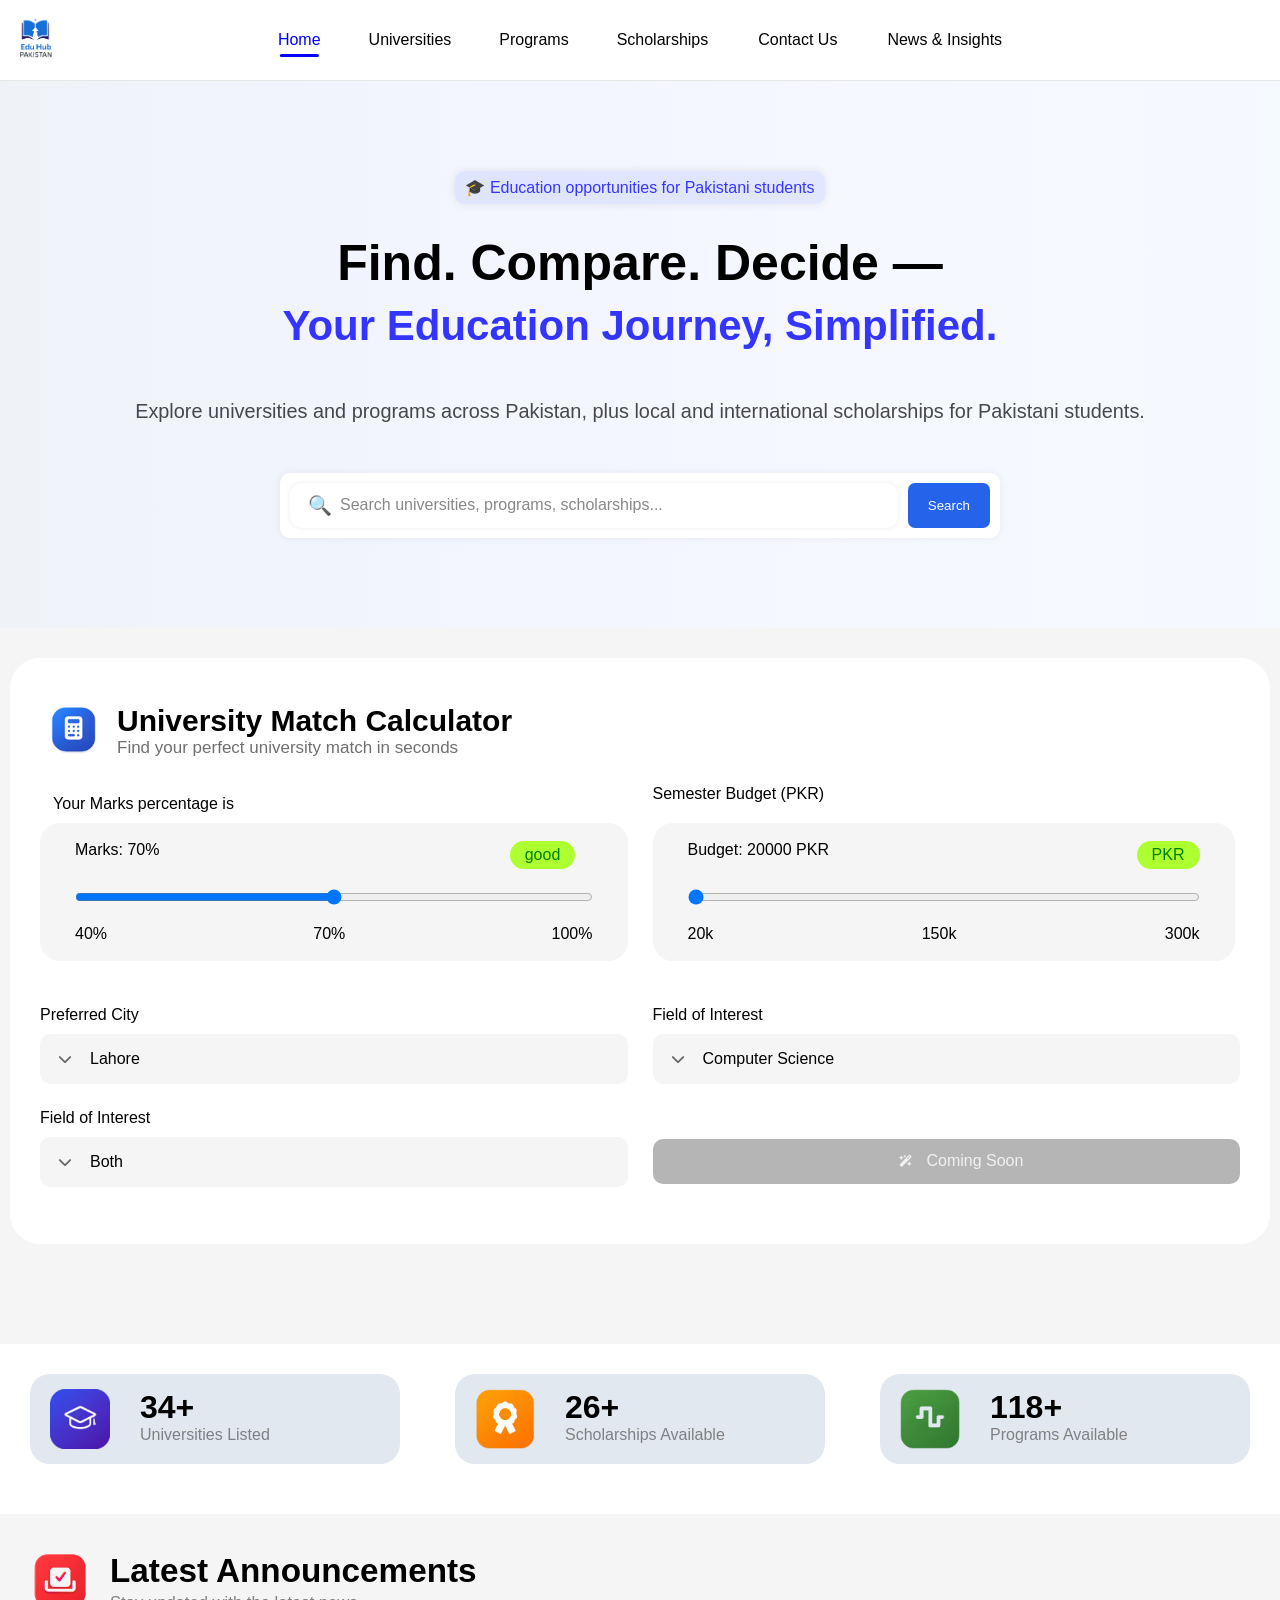
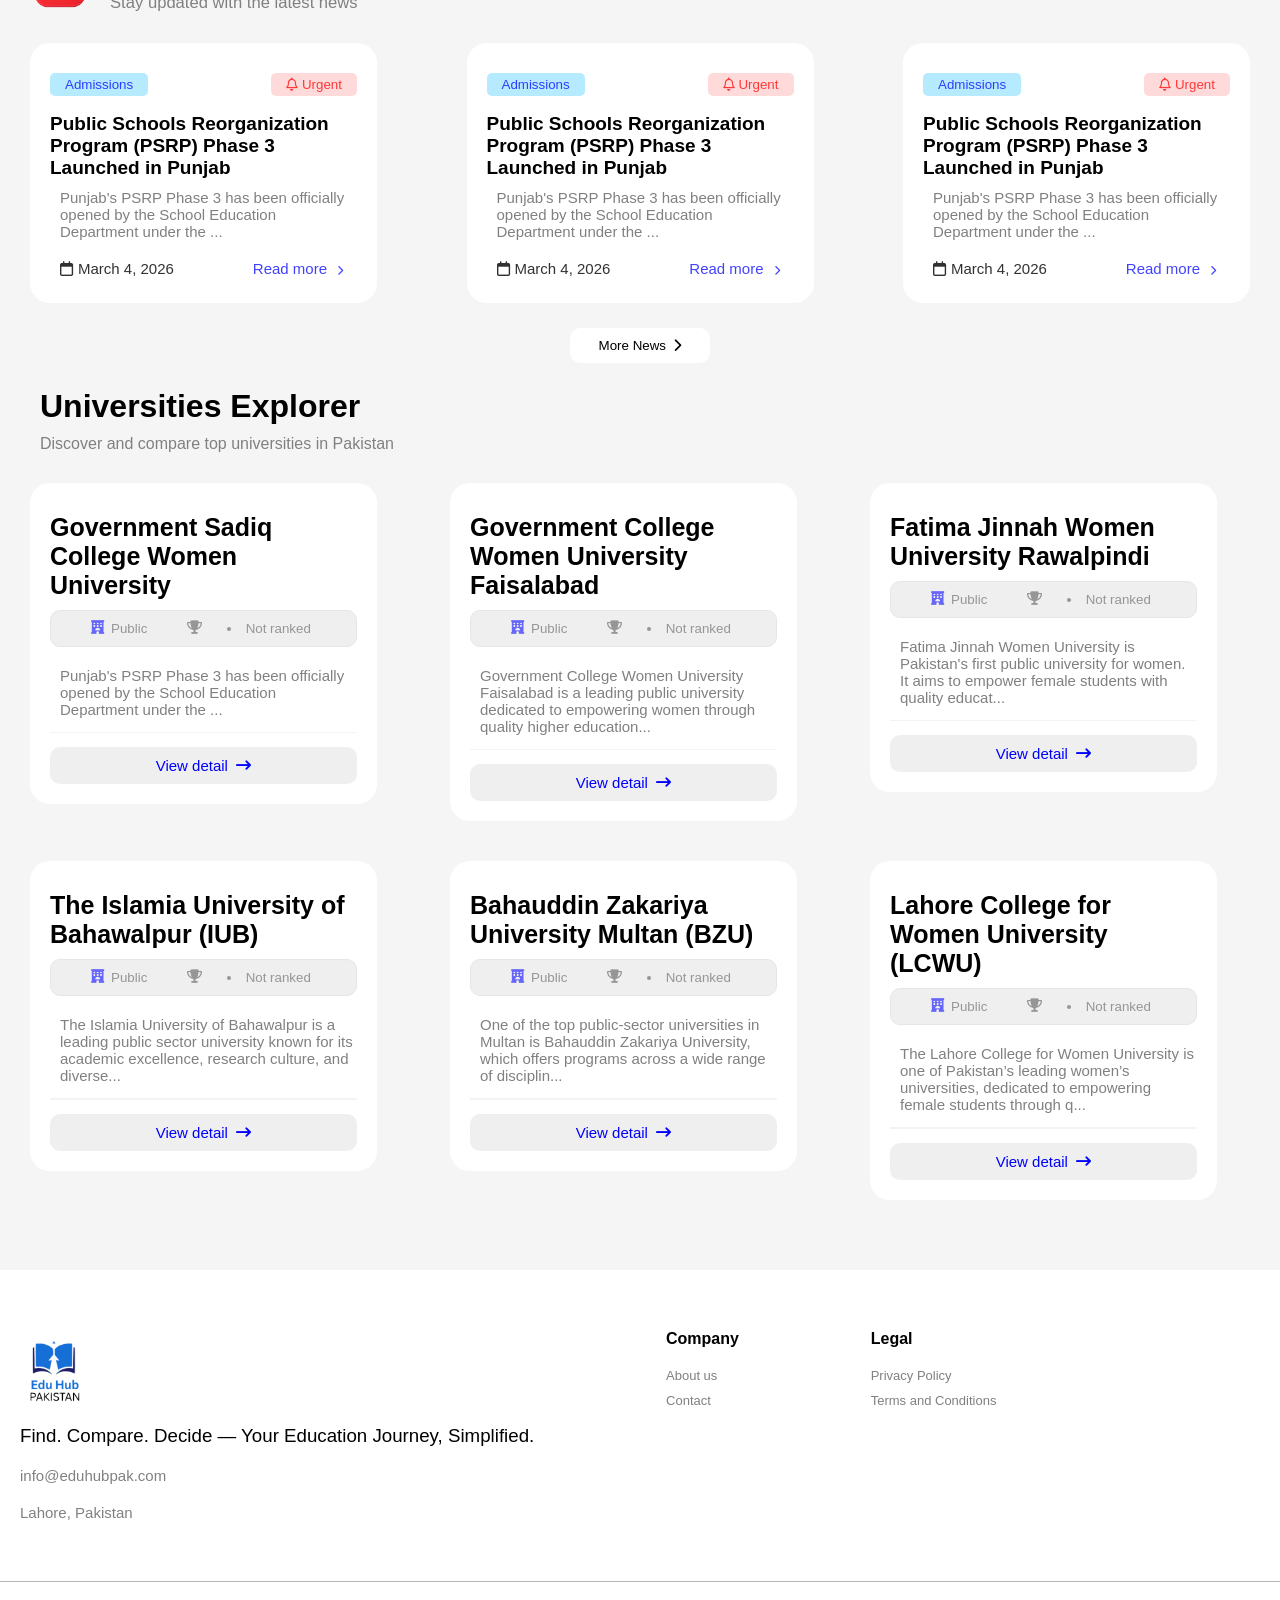
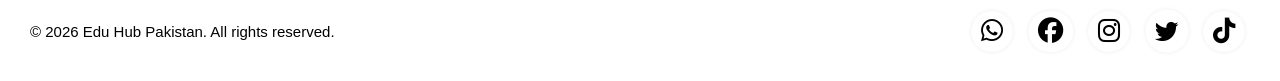
==== index.html @ 876e4acf "Merge cbf87edaeaf7bc193b8ba6ca790a9c89c44a11ff into 2cfcf4dc4e6c093c04ab1238579595b3a9d96c38" ====
<!DOCTYPE html>
<html lang="en">

<head>
    <meta charset="UTF-8">
    <meta name="viewport" content="width=device-width, initial-scale=1.0">
    <title>Pakistan Fastest Frowing Education Platform</title>
    <link rel="icon" href="./img/Favicon.png" type="png">
    <link rel="stylesheet" href="./main-sheets/style.css">
    <link rel="stylesheet" href="https://cdnjs.cloudflare.com/ajax/libs/font-awesome/6.7.2/css/all.min.css">
</head>

<body>
    <header>
        <nav class="nav">
            <div class="nav-img-par">
                <img src="./img/Nav-Logo.png" width="32">
            </div>

            <h1 class="three-lines">☰</h1>

            <ul class="nav-options">
                <li id="home-name">Home</li>
                <a href="./university-pages/university.html"><li>Universities</li></a>
                <li>Programs</li>
                <li>Scholarships</li>
                <a href="./contact-page/contact.html" class="contact-link">Contact Us</a>
                <li>News & Insights</li>
            </ul>
        </nav>
    </header>
    <div class="main-one">
        <div class="tag-par">
            <h3 class="tag">
                🎓 Education opportunities for Pakistani students
            </h3>
        </div>
        <div class="fin-compare-par">
            <h1 class="fine-compare">
                Find. Compare. Decide —
            </h1>
        </div>
        <div class="edu-jour-par">
            <h1 class="edu-jour">
                Your Education Journey, Simplified.
            </h1>
        </div>
        <div class="dics1-par">
            <h3 class="dics1">
                Explore universities and programs across Pakistan, plus local and international scholarships for
                Pakistani students.
            </h3>
        </div>
        <div class="searcher-par-main">
            <div class="searcher-par">
                <div class="search-box">
                    <span class="search-icon">🔍</span>
                    <input type="search" id="Uni-search" placeholder="Search universities, programs, scholarships...">
                </div>
                <button id="btn-search">Search</button>
            </div>
        </div>
        <div class="output-container">
            <div class="output-parent">
                <div class="output">
                    <div class="uni-name">
                        <img src="./img/Favicon.png" alt="" width="50px">
                        <div class="uni-nn">
                            <h1>university Name</h1>
                            <li>University</li>
                        </div>
                    </div>
                    <div class="pr-enter">
                        <p>Press Enter to see full result</p>
                    </div>
                </div>
            </div>
        </div>
    </div>
    <div class="main-all-con">
        <div class="main-two">
            <div class="two-container">
                <h1>
                    <img src="./img/calculator (2).png" alt="" width="87px">
                    <div class="text">
                        University Match Calculator
                        <p>Find your perfect university match in seconds</p>
                    </div>
                </h1>
                <div class="two-par-container">
                    <div class="two-par-child">
                        <div class="grand-par-percentage">
                            <h4 id="marks-asker">&nbsp;&nbsp;&nbsp;Your Marks percentage is</h4>
                            <div class="slider-par">
                                <div class="value-par">
                                    <p>Marks: <span id="value">70%</span></p>
                                    <div class="marks-tag">
                                        <li id="outputer">good</li>
                                    </div>
                                </div>
                                <input type="range" id="slider" min="40" max="100">
                                <div class="marks-view">
                                    <li class="marks-1">40%</li>
                                    <li class="marks-2">70%</li>
                                    <li class="marks-3">100%</li>
                                </div>
                            </div>
                        </div>



                        <div class="grand-par-price" id="gr2">
                            <h4 id="marks-asker">Semester Budget (PKR)</h4>
                            <div class="slider2-par">
                                <div class="value2-par">
                                    <p>Budget: <span id="value2">20000</span> PKR</p>
                                    <div class="price-tag">
                                        <li id="outputer">PKR</li>
                                    </div>
                                </div>

                                <input type="range" id="slider2" min="20000" max="300000" step="5000" value="20000">

                                <div class="marks2-view">
                                    <span class="marks2-1">20k</span>
                                    <span class="marks2-2">150k</span>
                                    <span class="marks2-3">300k</span>
                                </div>
                            </div>
                        </div>



                        <div class="field-par">
                            <h4 id="marks-asker">Preferred City</h4>
                            <div class="select-wrapper option-1">
                                <i class="fa-solid fa-chevron-down"></i>
                                <select class="custom-select cus2">
                                    <option value="lahore" selected>Lahore</option>
                                    <option value="karachi">Karachi</option>
                                    <option value="islamabad">Islamabad</option>
                                    <option value="rawalpindi">Rawalpindi</option>
                                    <option value="faisalabad">Faisalabad</option>
                                    <option value="multan">Multan</option>
                                    <option value="peshawar">Peshawar</option>
                                </select>
                            </div>
                        </div>

                        <div class="field-par">
                            <h4 id="marks-asker">Field of Interest</h4>
                            <div class="select-wrapper option-1">
                                <i class="fa-solid fa-chevron-down"></i>
                                <select class="custom-select cus2">
                                    <option value="computer-science" selected>Computer Science</option>
                                    <option value="engineering">Engineering</option>
                                    <option value="business">Business</option>
                                    <option value="medical">Medical</option>
                                    <option value="arts-humanities">Arts & Humanities</option>
                                    <option value="social-sciences">Social Sciences</option>
                                    <option value="law">Law</option>
                                    <option value="architecture">Architecture</option>
                                </select>
                            </div>
                        </div>



                        <div class="field-par">
                            <h4 id="marks-asker">Field of Interest</h4>
                            <div class="select-wrapper option-1">
                                <i class="fa-solid fa-chevron-down"></i>
                                <select class="custom-select customn4">
                                    <option value="Public" selected>Public</option>
                                    <option value="Private">Private</option>
                                    <option value="Both" selected>Both</option>
                                </select>
                            </div>
                        </div>
                        <div class="submit-info-par">
                            <button class="custom-select" id="custom"><i
                                    class="fa-solid fa-wand-magic-sparkles fa-xs"></i>&nbsp;&nbsp;&nbsp;Coming
                                Soon</button>
                        </div>
                    </div>
                </div>
            </div>
        </div>
        <div class="main-three">

            <div class="three-container">
                <div class="three-one">
                    <img src="./img/Favicon.png">
                    <div>
                        <h1>34+</h1>
                        <h4 class="leading-one">Universities Listed</h4>
                    </div>
                </div>
                <div class="three-one">
                    <img src="./img/orange logo.png">
                    <div>
                        <h1>26+</h1>
                        <h4 class="leading-one">Scholarships Available</h4>
                    </div>
                </div>
                <div class="three-one">
                    <img src="./img/green logo.png">
                    <div>
                        <h1>118+</h1>
                        <h4 class="leading-one">Programs Available</h4>
                    </div>
                </div>
            </div>
        </div>
        <div class="main-four">
            <div class="tit1">
                <img src="./img/ann-mt.png" width="80px">
                <div class="four-title">
                    <h1>Latest Announcements</h1>
                    <p>Stay updated with the latest news</p>
                </div>
            </div>
            <div class="four-container">
                <div class="four-one">
                    <div class="btn-container">
                        <button class="btn-1">Admissions</button>
                        <button class="btn-2"><i class="fa-regular fa-bell"></i> Urgent</button>
                    </div>
                    <li class="heading-local">Public Schools Reorganization Program
                        (PSRP) Phase 3 Launched in Punjab</li>
                    <p>Punjab's PSRP Phase 3 has been officially opened by
                        the School Education Department under the ...</p>
                    <div class="dating-container">
                        <p><i class="fa-regular fa-calendar"></i>March 4, 2026</p>
                        <div class="btn-rm">Read more <p><i class="fa-solid fa-chevron-right r-angle"></i></p>
                        </div>
                    </div>
                </div>
                <div class="four-one">
                    <div class="btn-container">
                        <button class="btn-1">Admissions</button>
                        <button class="btn-2"><i class="fa-regular fa-bell"></i> Urgent</button>
                    </div>
                    <li class="heading-local">Public Schools Reorganization Program
                        (PSRP) Phase 3 Launched in Punjab</li>
                    <p>Punjab's PSRP Phase 3 has been officially opened by
                        the School Education Department under the ...</p>
                    <div class="dating-container">
                        <p><i class="fa-regular fa-calendar"></i>March 4, 2026</p>
                        <div class="btn-rm">Read more <p><i class="fa-solid fa-chevron-right r-angle"></i></p>
                        </div>
                    </div>
                </div>
                <div class="four-one">
                    <div class="btn-container">
                        <button class="btn-1">Admissions</button>
                        <button class="btn-2"><i class="fa-regular fa-bell"></i> Urgent</button>
                    </div>
                    <li class="heading-local">Public Schools Reorganization Program
                        (PSRP) Phase 3 Launched in Punjab</li>
                    <p>Punjab's PSRP Phase 3 has been officially opened by
                        the School Education Department under the ...</p>
                    <div class="dating-container">
                        <p><i class="fa-regular fa-calendar"></i>March 4, 2026</p>
                        <div class="btn-rm">Read more <p><i class="fa-solid fa-chevron-right r-angle"></i></p>
                        </div>
                    </div>
                </div>
            </div>
            <div class="rmn-par">
                <button class="rmn">More News &nbsp;<i class="fa-solid fa-chevron-right arr-right"></i></button>
            </div>
            <h1 class="uni-exp">
                Universities Explorer
                <p>Discover and compare top universities in Pakistan</p>
            </h1>
            <div class="cards-two-par">
                <div class="cards-two">
                    <div class="four-one four-two">
                        <li class="heading-local title-local">Government Sadiq College Women University</li>
                        <button class="Public-btn"><i class="fa-solid fa-hotel"></i>Public <i
                                class="fa-solid fa-trophy trophy-1"></i>
                            <li>Not ranked</li>
                        </button>
                        <p>Punjab's PSRP Phase 3 has been officially opened by
                            the School Education Department under the ...</p>
                        <div class="div-hr"></div>
                        <button class="detailling">View detail &nbsp;<i class="fa-solid fa-arrow-right-long"></i><i
                                class="fa-light fa-arrow-right"></i></button>
                    </div>
                </div>
                <div class="cards-two">
                    <div class="four-one four-two">
                        <li class="heading-local title-local">Government College Women University Faisalabad</li>
                        <button class="Public-btn"><i class="fa-solid fa-hotel"></i>Public <i
                                class="fa-solid fa-trophy trophy-1"></i>
                            <li>Not ranked</li>
                        </button>
                        <p>Government College Women University Faisalabad is a leading public university dedicated to
                            empowering women through quality higher education...</p>
                        <div class="div-hr"></div>
                        <button class="detailling">View detail &nbsp;<i class="fa-solid fa-arrow-right-long"></i><i
                                class="fa-light fa-arrow-right"></i></button>
                    </div>
                </div>
                <div class="cards-two">
                    <div class="four-one four-two">
                        <li class="heading-local title-local">Fatima Jinnah Women University Rawalpindi</li>
                        <button class="Public-btn"><i class="fa-solid fa-hotel"></i>Public <i
                                class="fa-solid fa-trophy trophy-1"></i>
                            <li>Not ranked</li>
                        </button>
                        <p>Fatima Jinnah Women University is Pakistan's first public university for women. It aims to
                            empower female students with quality educat...</p>
                        <div class="div-hr"></div>
                        <button class="detailling">View detail &nbsp;<i class="fa-solid fa-arrow-right-long"></i><i
                                class="fa-light fa-arrow-right"></i></button>
                    </div>
                </div>
                <div class="cards-two">
                    <div class="four-one four-two">
                        <li class="heading-local title-local">The Islamia University of Bahawalpur (IUB)</li>
                        <button class="Public-btn"><i class="fa-solid fa-hotel"></i>Public <i
                                class="fa-solid fa-trophy trophy-1"></i>
                            <li>Not ranked</li>
                        </button>
                        <p>The Islamia University of Bahawalpur is a leading public sector university known for its
                            academic excellence, research culture, and diverse...</p>
                        <div class="div-hr"></div>
                        <button class="detailling">View detail &nbsp;<i class="fa-solid fa-arrow-right-long"></i><i
                                class="fa-light fa-arrow-right"></i></button>
                    </div>
                </div>
                <div class="cards-two">
                    <div class="four-one four-two">
                        <li class="heading-local title-local">Bahauddin Zakariya University Multan (BZU)</li>
                        <button class="Public-btn"><i class="fa-solid fa-hotel"></i>Public <i
                                class="fa-solid fa-trophy trophy-1"></i>
                            <li>Not ranked</li>
                        </button>
                        <p>One of the top public-sector universities in Multan is Bahauddin Zakariya University, which
                            offers programs across a wide range of disciplin...</p>
                        <div class="div-hr"></div>
                        <button class="detailling">View detail &nbsp;<i class="fa-solid fa-arrow-right-long"></i><i
                                class="fa-light fa-arrow-right"></i></button>
                    </div>
                </div>
                <div class="cards-two">
                    <div class="four-one four-two">
                        <li class="heading-local title-local">Lahore College for Women University (LCWU)</li>
                        <button class="Public-btn"><i class="fa-solid fa-hotel"></i>Public <i
                                class="fa-solid fa-trophy trophy-1"></i>
                            <li>Not ranked</li>
                        </button>
                        <p>The Lahore College for Women University is one of Pakistan’s leading women’s universities,
                            dedicated to empowering female students through q...</p>
                        <div class="div-hr"></div>
                        <button class="detailling">View detail &nbsp;<i class="fa-solid fa-arrow-right-long"></i><i
                                class="fa-light fa-arrow-right"></i></button>
                    </div>
                </div>
            </div>
            <div class="fouteen-mm">
                <div class="fourt-one">
                    <div id="iii">
                        <h1><img src="./img/Nav-Logo.png"></h1>
                    </div>
                    <h3 id="manuf-text">Find. Compare. Decide — Your Education Journey, Simplified. <br>
                        <p id="info-mail">info@eduhubpak.com</p>
                        <p id="info-mail">Lahore, Pakistan</p>
                    </h3>
                </div>
                <div class="fourt-one">
                    <h class="h3-gr">Company</h>
                    <a href="#">
                        <li class="line-one">About us</li>
                    </a>
                    <a href="./contact-page/contact.html">
                    <li class="line-one">Contact</li>
                    </a>
                </div>
                <div class="fourt-one">
                    <h class="h3-gr">Legal</h>
                    <a href="#">
                        <li class="line-one">Privacy Policy</li>
                    </a>
                    <a href="#">
                        <li class="line-one">Terms and Conditions</li>
                    </a>
                </div>
                <div class="fourt-one">
                </div>
                <div class="fourt-one">
                </div>
            </div>
            <div class="tw-26">
                <p>© 2026 Edu Hub Pakistan. All rights reserved.</p>
                <div class="social-par">
                    <button class="whatsapp"><i class="fa-brands fa-whatsapp"></i></button>
                    <button class="facebook"><i class="fa-brands fa-facebook"></i></button>
                    <button class="instagram"><i class="fa-brands fa-instagram"></i></button>
                    <button class="twitter"><i class="fa-brands fa-twitter"></i></button>
                    <button class="tiktok"><i class="fa-brands fa-tiktok"></i></button>
                </div>
            </div>
        </div>
    </div>
    </div>
    <script src="./main-sheets/script.js"></script>
</body>

</html>
---- main-sheets/style.css ----
html {
    scroll-behavior: smooth;
}

* {
    margin: 0;
    padding: 0;
    box-sizing: border-box;
}

body {
    font-family: sans-serif;
    /* background: #e2e8f0; */
    background: linear-gradient(to left, #edf5ff8e, #bac5ff21, #a2b1ff22, #e2e8f08e);
}
header {
    padding: 18px 40px;
    background: #fff;
    border-bottom: 1px solid rgba(128, 128, 128, .2);
    position: sticky;
    top: 0;
    z-index: 1000;
    background: #fff;
    width: 100%;
}

.nav {
    width: 100%;
    max-width: 1300px;
    margin: auto;
    margin: auto;
    display: flex;
    justify-content: space-between;
    align-items: center;
    position: relative;
}

.nav-options {
    position: absolute;
    left: 50%;
    transform: translateX(-50%);
    display: flex;
    align-items: center;
    gap: 12px;
    list-style: none;
}

.nav-img-par img,
.nav-options li,
.three-lines {
    cursor: pointer;
}

.nav-options li {
    position: relative;
    padding: 10px 18px;
    border-radius: 12px;
    transition: .3s;
    white-space: nowrap;
}

.nav-options li:hover {
    background: #e2e8f0b0;
}

.nav-options .contact-link {
    position: relative;
    padding: 10px 20px;
    border-radius: 12px;
    transition: .3s;
    white-space: nowrap;
}

.nav-options .contact-link:hover {
    background: #e2e8f0b0;
}

.nav-options a {
    color: #000;
    text-decoration: none;
}

#home-name {
    color: blue;
}

#home-name::after {
    content: "";
    position: absolute;
    left: 25%;
    bottom: 2px;
    width: 50%;
    height: 3px;
    background: blue;
    border-radius: 999px;
}

.three-lines {
    display: none;
    font-size: 30px;
    margin-top: -10px;
}

@media (max-width:1080px) {

    /* .two-par-child > div{
        width: 100%;
    }
    .two-par-child > div > div{
        width: 100%;
    } */
    .three-lines {
        display: block;
    }

    .grand-par-price {
        margin-top: 0px;
    }

    .nav-options {
        display: none;
        position: absolute;
        left: auto;
        transform: none;
        top: 75px;
        right: 20px;
        width: 250px;
        flex-direction: column;
        align-items: center;
        padding: 15px 0;
        background: #fff;
        border-radius: 12px;
        box-shadow: 0 5px 20px rgba(0, 0, 0, .1);
    }

    .nav-options.show {
        display: flex;
    }
}

@media(max-width:845px) {
    .two-par-child {
        flex-direction: row;
    }

    .main-two {
        padding: 30px 10px;
    }

    .two-par-child {
        margin: 0px 10px;
    }

    .two-container>h1 {
        width: 100%;
        display: flex;
        align-items: center;
        justify-content: center;
    }

    .two-par-child {
        display: flex;
        justify-content: center;
        align-items: center;
        text-align: center;
        gap: 10px;
    }
}

/* main code of all elements */
.tag {
    background-color: rgba(59, 98, 255, 0.105);
    display: inline-flex;
    padding: 7px 10px;
    border-radius: 10px;
    font-size: 16px;
    font-weight: 40;
    color: rgb(53, 53, 255);
    box-shadow: 0px 0px 10px 0px rgba(0, 0, 0, 0.089);
}
.tag:hover {
    background-color: rgba(59, 98, 255, 0.16);
}

.tag-par {
    margin-top: 90px;
    display: flex;
    justify-content: center;
    margin-bottom: 30px;
}
.main-one {
    display: flex;
    flex-direction: column;
}

.fine-compare {
    display: flex;
    justify-content: center;
    font-size: 50px;
    text-align: center;
}

.edu-jour-par {
    margin-top: 10px;
    display: flex;
    align-items: center;
    justify-content: center;
    color: rgba(0, 0, 255, 0.79);
    font-size: 21px;
    text-align: center;
}

.two-par-child {
    /* background-color: red; */
    padding: 0px 10px;
}

.dics1-par {
    display: flex;
    justify-content: center;
    font-size: 17px;
    margin-top: 30px;
    margin-bottom: 30px;
    padding: 20px;
    /* background-color: red; */
}

.dics1 {
    text-align: center;
    font-weight: 200;
    color: rgba(0, 0, 0, 0.71);
}

.searcher-par {
    background-color: white;
    padding: 10px 10px;
    display: inline-flex;
    box-shadow: 0px 0px 10px 0px rgba(0, 0, 0, 0.064);
    border-radius: 10px;
    width: 720px;
    max-width: 100%;
}

.searcher-par {
    display: flex;
    align-items: center;
}

.searcher-par-main {
    display: flex;
    justify-content: center;
}

.searcher-par button {
    height: 45px;
    padding: 0 20px;
    border: 0;
    background: #2563eb;
    color: white;
    border-radius: 7px;
    white-space: nowrap;
    cursor: pointer;
}
.search-box {
    position: relative;
    width: 100%;
    max-width: 700px;
}

.search-icon {
    position: absolute;
    left: 18px;
    top: 50%;
    transform: translateY(-50%);
    font-size: 1.2rem;
    pointer-events: none;
    color: #666;
}

#Uni-search {
    width: 100%;
    max-width: 100%;
    height: 45px;
    padding: 0 20px 0 50px;
    /* border:2px solid #d1d5db; */
    border-radius: 12px;
    outline: none;
    font-size: 1rem;
    border: 0px;
    box-shadow: 0px 0px 5px 0px rgba(0, 0, 0, 0.082);
}

#Uni-search::placeholder {
    color: #888;
}
.search-box {
    flex: 2;
    position: relative;
    margin-right: 10px;
}

.searcher-par {
    flex-wrap: wrap;
    justify-content: center;
}

.searcher-par-main {
    margin-bottom: -10px;
}

@media (max-width:770px) {
    .text {
        text-align: center;
    }

    .searcher-par {
        flex-direction: column;
        gap: 10px;
        width: 100%;
    }

    .two-par-container>div>div {
        margin: 20px 0px;
    }

    .two-container {
        display: flex;
        justify-content: center;
    }

    .search-box,
    .searcher-par button {
        width: 100%;
    }

    .searcher-par button {
        height: 45px;
    }
}

.output-container {
    margin-top: 20px;
    display: flex;
    justify-content: center;
    display: none;
}

.output-container.show {
    display: flex;
}

.output-container.hide {
    display: none;
}

.output-parent {
    padding-top: 10px;
    width: 100%;
    max-width: 720px;
    background-color: white;
    text-align: center;
    border-radius: 10px;
    padding-bottom: 0px;
}

.output-parent h1 {
    margin-bottom: 10px;
    width: 100%;
    text-align: left;
    margin-left: 20px;
    font-size: 21px;
    font-weight: 100;
}

.pr-enter {
    background-color: rgba(230, 230, 230, 0.806);
    border-bottom-left-radius: 10px;
    border-bottom-right-radius: 10px;
    color: rgba(0, 0, 0, 0.409);
    padding: 20px 0px 10px 0px;
    font-size: 14px;
}

.uni-name {
    display: inline-flex;
    align-items: center;
    width: 95%;
    list-style: none;
    margin: 10px;
    margin-bottom: 15px;
    cursor: pointer;
}

.uni-nn {
    text-align: left;
}

.uni-nn li {
    margin-left: 20px;
    margin-top: -5px;
    color: #a9a9a9;
}

.main-two {
    padding: 30px 10px;
    margin-top: 100px;
    margin-bottom: 70px;
    background-color: #f5f5f5;
    display: flex;
    justify-content: center;
}

.two-container {
    border-radius: 30px;
    background: white;
    width: 100%;
    max-width: 1200px;
    margin: auto;
    padding: 30px;
    flex-wrap: wrap;
}

.two-container>h1 {
    margin-bottom: 20px;
    display: flex;
    align-items: center;
    font-size: 30px;
}

.two-par-child {
    display: flex;
    width: 100%;
    flex-wrap: wrap;
    justify-content: space-between;
    flex: 6;
}

.field-interest-parent {
    /* background-color: rgb(255, 0, 0); */
    padding: 0px 20px;
    width: 400px;
    max-width: 30%;
    min-width: 10%;
    display: flex;
    flex-direction: column;
    align-items: center;
}

.text p {
    font-size: 17px;
    font-weight: 100;
    color: rgba(0, 0, 0, 0.566);
}

.two-par-container {
    display: flex;
    flex-wrap: wrap;
}

.two2-container {
    border-bottom-left-radius: 30px;
    border-bottom-right-radius: 30px;
    background: white;
    padding: 30px;
    display: flex;
}

.slider-par {
    margin-top: 10px;
    background: #f5f5f5;
    display: inline-flex;
    gap: 20px;
    flex-direction: column;
    padding: 18px 35px;
    border-radius: 20px;
}

.slider-par {
    margin-top: 10px;
    background: #f5f5f5;
    display: inline-flex;
    gap: 20px;
    flex-direction: column;
    padding: 18px 35px;
    border-radius: 20px;
}

.marks-view {
    list-style: none;
    display: flex;
    justify-content: space-between;
}

.marks-2 {
    margin: 0px 70px;
}

#marks-asker {
    font-weight: 100;
    margin-bottom: 10px;
}

.two2-container {
    background: white;
    padding: 30px;
}

.slider2-par {
    margin-top: 10px;
    background: #f5f5f5;
    display: inline-flex;
    gap: 20px;
    flex-direction: column;
    padding: 18px 35px;
    border-radius: 20px;
}

.marks2-view {
    list-style: none;
    display: flex;
    justify-content: space-between;
}

.marks2-2 {
    margin: 0px 75px;
}

#marks2-asker {
    font-weight: 100;
    margin-bottom: 10px;
}

.value2-par {
    display: inline-flex;
    justify-content: space-between;
    list-style: none;
}

.value-par {
    display: inline-flex;
    justify-content: space-between;
    list-style: none;
}

.value-par li {
    background-color: greenyellow;
    color: green;
    padding: 5px 15px;
    border-radius: 15px;
}

.value2-par li {
    background-color: greenyellow;
    color: green;
    padding: 5px 15px;
    border-radius: 15px;
    display: inline-flex;
}

.marks-tag {
    display: flex;
    width: 100px;
    justify-content: center;
}

#option-1 {
    background-color: #f5f5f5;
    border: 0px;
    border-radius: 10px;
    height: 50px;
    outline: none;
    padding: 0px 90px 0px 30px;
    appearance: default;
}

#gr2 {
    margin-bottom: 20px;
    margin-top: -10px;
}

.select-wrapper {
    position: relative;
    width: 100%;
    width: 100%;
    max-width: 100%;
}

.custom-select {
    width: 360px;
    height: 50px;
    padding: 0 20px 0 50px;

    background: #f5f5f5;
    border: none;
    border-radius: 10px;
    outline: none;

    font-size: 16px;
    cursor: pointer;

    appearance: none;
    -webkit-appearance: none;
    -moz-appearance: none;
}

.select-wrapper i {
    position: absolute;
    left: 18px;
    top: 50%;
    transform: translateY(-50%);
    color: #666;
    pointer-events: none;
    font-size: 14px;
}

#custom {
    background-color: #0000004a;
    color: rgba(255, 255, 255, 0.808);
    padding-right: 20px;
    text-align: center;
    height: 45px;
    margin: 30px 0px;
    width: 100%;
    max-width: 100%;
}

.main-one,
.two-container {
    width: 100%;
    max-width: 1300px;
    margin: auto;
    padding-inline: 20px;
}

header {
    width: 100%;
    padding: 18px 20px;
}

.custom-select {
    width: 100%;
}

.slider-par {
    display: flex;
    width: 100%;
}

.two-par-child {
    display: grid;
    grid-template-columns: repeat(2, 1fr);
    gap: 25px;
}

.two-par-child>div {
    width: 100%;
}

img {
    max-width: 100%;
    height: auto;
}

button {
    max-width: 100%;
}

@media (max-width:768px) {

    header {
        padding: 15px;
    }

    .three-lines {
        display: block;
    }

    .nav-options {
        display: none;
        position: absolute;
        right: 0;
        top: 70px;
        width: 100%;
        background: white;
        flex-direction: column;
        padding: 20px;
        gap: 10px;
        box-shadow: 0 5px 20px rgba(0, 0, 0, .1);
    }

    .nav-options.show {
        display: flex;
    }

    .fine-compare {
        font-size: 36px;
    }

    .edu-jour-par {
        font-size: 18px;
    }

    .dics1-par {
        font-size: 15px;
        padding: 10px;
    }

    .searcher-par {
        flex-direction: column;
        gap: 15px;
    }

    .search-box {
        width: 100%;
        margin-right: 0;
    }

    .searcher-par button {
        width: 100%;
    }

    .output-parent {
        width: 100%;
    }

    .two-container {
        padding: 20px;
    }

    .two-container h1 {
        flex-direction: column;
        text-align: center;
    }

    .two-par-child {
        grid-template-columns: 1fr;
    }

    .custom-select {
        width: 100%;
    }

    .slider-par,
    .slider2-par {
        width: 100%;
        padding: 20px;
    }

    .value-par,
    .value2-par {
        flex-direction: column;
        gap: 10px;
    }

    #custom {
        width: 100%;
    }

}

.marks2-view {
    width: 40vw;
}

.main-three {
    background-color: white;
    padding: 10px;
}

.three-container {
    padding: 20px;
    background: white;
    display: flex;
    flex-wrap: wrap;
    justify-content: space-between;
}

.three-one {
    display: flex;
    background-color: #e2e8f0;
    padding: 15px 50px 15px 20px;
    border-radius: 20px;
    width: 370px;
    margin-bottom: 20px;
}

.three-one img {
    margin-right: 30px;
    width: 60px;
}

.leading-one {
    font-weight: 100;
    color: gray;
}

.main-all-con {
    background-color: #f5f5f5;
}

.four-one {
    background-color: white;
    padding: 10px 20px;
    display: inline-flex;
    flex-direction: column;
    list-style: none;
    font-size: 19px;
    font-weight: 550;
    font-family: 'Gill Sans', 'Gill Sans MT', Calibri, 'Trebuchet MS', sans-serif;
    width: 347px;
    border-radius: 20px;
    max-width: 100%;
    transition: all 0.3s;
}

@media (max-width: 1200px) {
    .three-one {
        width: 100%;
    }

    .four-one {
        width: 100rem;
        margin: 0px;
        margin-bottom: 20px;
    }

    .four-container {
        flex-direction: column;
        align-items: center;
    }

    .cards-two {
        width: 100%;
    }
}

.main-four {
    background-color: #f5f5f5;
    padding: 20px 0px 0px 0px;
}

.four-title {
    margin-bottom: 20px;
    margin-left: 35px;
}

.four-title p {
    color: gray;
    margin-top: 3px;
}

.four-container {
    /* background-color: red; */
    display: flex;
    justify-content: space-between;
    padding: 10px 30px;
}

.four-one p {
    margin-top: 10px;
    font-size: 15px;
    font-weight: 400;
    color: grey;
    margin-left: 10px;
}

.btn-1,
.btn-2 {
    border: 0px;
    padding: 4px 15px;
    border-radius: 5px;
    margin-bottom: 17px;
    margin-top: 20px;
}

.uni-exp p {
    font-size: 16px;
    font-weight: 100;
    margin-top: 10px;
    color: grey;
}

.btn-1 {
    background-color: rgba(2, 183, 255, 0.285);
    color: rgba(0, 0, 255, 0.744);
}

.btn-2 {
    background-color: rgba(255, 2, 2, 0.144);
    color: rgba(255, 0, 0, 0.744);
}

.btn-container {
    display: flex;
    justify-content: space-between;
    flex-wrap: wrap;
}

.dating-container p {
    color: rgba(0, 0, 0, 0.806);
}

.dating-container p i {
    margin-right: 5px;
}

.dating-container {
    margin-top: 4px;
    margin-bottom: 10px;
    display: inline-flex;
    flex-direction: row;
    align-items: center;
    justify-content: space-between;
    flex-wrap: wrap;
}

.btn-rm {
    color: rgba(0, 0, 255, 0.744);
    border-radius: 10px;
    margin-top: 10px;
    padding: 6px 9px;
    font-size: 15px;
    font-weight: 500;
    display: flex;
    background-color: transparent;
    cursor: pointer;
}

.btn-rm:hover {
    background-color: rgba(2, 183, 255, 0.285);
}

.btn-rm p {
    margin-top: 0px;
}

.r-angle {
    font-size: 10px;
    margin-top: 0px;
    color: rgba(0, 0, 255, 0.744);
}

.four-one:hover {
    scale: 1.05;
    cursor: pointer;
    box-shadow: 0px 0px 10px 0px rgba(0, 0, 0, 0.18);
}

.four-one:hover .heading-local {
    color: blue;
}

.rmn {
    background-color: white;
    border: 0px;
    padding: 10px 25px;
    border-radius: 10px;
    cursor: pointer;
    width: 140px;
    margin-top: 15px;
    margin-bottom: 25px;
}

.rmn-par {
    display: flex;
    align-items: center;
    justify-content: center;
}

.rmn i {
    transition: all 0.3s;
}

.rmn:hover {
    background-color: rgb(247, 247, 255);
}

.rmn:hover .arr-right {
    transform: translateX(5px);
}

.tit1 {
    display: flex;
    align-items: center;
}

.tit1>div {
    margin-top: 18px;
    margin-left: 10px;
}

.tit1>img {
    margin: 0px;
    padding: 0px;
    margin-left: 20px;
}

.four-title {
    font-size: 1.3vmax;
}

.title-local {
    margin-top: 20px;
    font-size: 25px;
    font-weight: 600;
}

.Public-btn {
    border: 0.3px solid rgb(230, 230, 230);
    padding: 10px 40px;
    border-radius: 10px;
    margin: 10px 0px;
    display: inline-flex;
    list-style: disc;
    color: rgba(117, 117, 117, 0.728);
    background-color: rgba(220, 220, 220, 0.445);
}

.Public-btn li {
    margin-left: 15px;
}

.Public-btn .fa-hotel {
    margin-right: 7px;
    color: rgba(17, 17, 255, 0.621);
}

.trophy-1 {
    margin-left: 40px;
    margin-right: 10px;
    color: rgba(117, 117, 117, 0.728);
}

.four-two {
    transform: translateX(0);
}

.four-two:hover {
    box-shadow: 0px 0px 0px 0px rgba(184, 184, 184, 0.03);
    transform: translateX(10);
    scale: 1.05;
}

.div-hr {
    margin: 14px 0px;
    padding: 0.7px;
    background-color: #f3f3f3;
}

.detailling {
    padding: 10px 0px;
    border: 0px;
    border-radius: 10px;
    font-size: 15px;
    cursor: pointer;
    color: blue;
    margin-bottom: 10px;
}

.four-two:hover .heading-local {
    color: black;
}

.cards-two-par {
    display: flex;
    flex-wrap: wrap;
    justify-content: space-between;
    padding: 30px;
}

.cards-two {
    margin-bottom: 40px;
    width: 380px;
    margin-left: 0px;
}

.uni-exp {
    margin-left: 40px;
}

@media(max-width: 880px) {
    .cards-two {
        width: 100%;
    }

    .four-container.cards-two {
        background: #000;
    }
}

a {
    text-decoration: none;
    color: black;
    list-style: none;
}

a:hover {
    color: black;
    font-weight: 100;
}

#iii img {
    width: 50px;
    margin-left: 10px;
    margin-bottom: 10px;
}

#iii {
    display: flex;
    align-items: center;
    padding-left: 0px;
    margin-top: 10px;
}

#foth-one {
    text-align: center;
}

a p {
    color: orangered;
}

#manuf-text {
    text-align: left;
    font-weight: 1;
    color: black;
}

#info-mail {
    margin-top: 20px;
    font-weight: 100;
    font-size: 15px;
    color: grey;
}

.offer-par {
    display: inline-flex;
    justify-content: center;
}

.offer-1 {
    background-color: rgba(0, 115, 255, 0.557);
    padding: 7px 20px;
    border-radius: 25px;
    margin-left: 20px;
    font-size: 22px;
    margin-top: 7px;
    transform: scale(0.7);
}

#diff-card-offer {
    background-color: rgba(0, 255, 255, 0.781);
}

.pop-par {
    display: flex;
}

.pop-par img {
    margin-left: 274px;
    margin-top: -10px;
    position: absolute;
}

.main-fourteen {
    background-color: #292929;
    padding: 110px 40px 50px 40px;
    list-style: none;
    margin-top: -80px;
}

.fouteen-mm {
    display: flex;
    justify-content: space-between;
    flex-wrap: wrap;
    background-color: white;
    padding-bottom: 0px;
}

.fourt-one {
    display: inline-flex;
    flex-direction: column;
    text-decoration: none;
    gap: 5px;
    margin: 60px 20px;
}

.h3-gr {
    font-weight: 550;
    margin-bottom: 15px;
}

.line-one {
    font-weight: 50;
    color: gray;
    font-size: 13px;
    margin-bottom: 5px;
}

.tw-26 {
    display: flex;
    border: 0px;
    border-top: 1px solid rgba(35, 17, 17, 0.315);
    height: 100px;
    background-color: white;
    align-items: center;
    justify-content: space-between;
    padding-right: 30px;
}

.tw-26 p {
    font-weight: 100;
    font-size: 15px;
    margin-left: 30px;
}

.social-par button {
    padding: 7px 12px;
    font-size: 32px;
    border: 0px;
    border-radius: 30px;
    background: white;
    box-shadow: 0px 0px 5px 0px rgba(0, 0, 0, 0.073);
    transform: scale(0.8);
}

.twitter i {
    margin: 5px 0px;
    transform: scale(0.98);
    font-size: 30px;
}

.contact-link {
    white-space: nowrap;
}
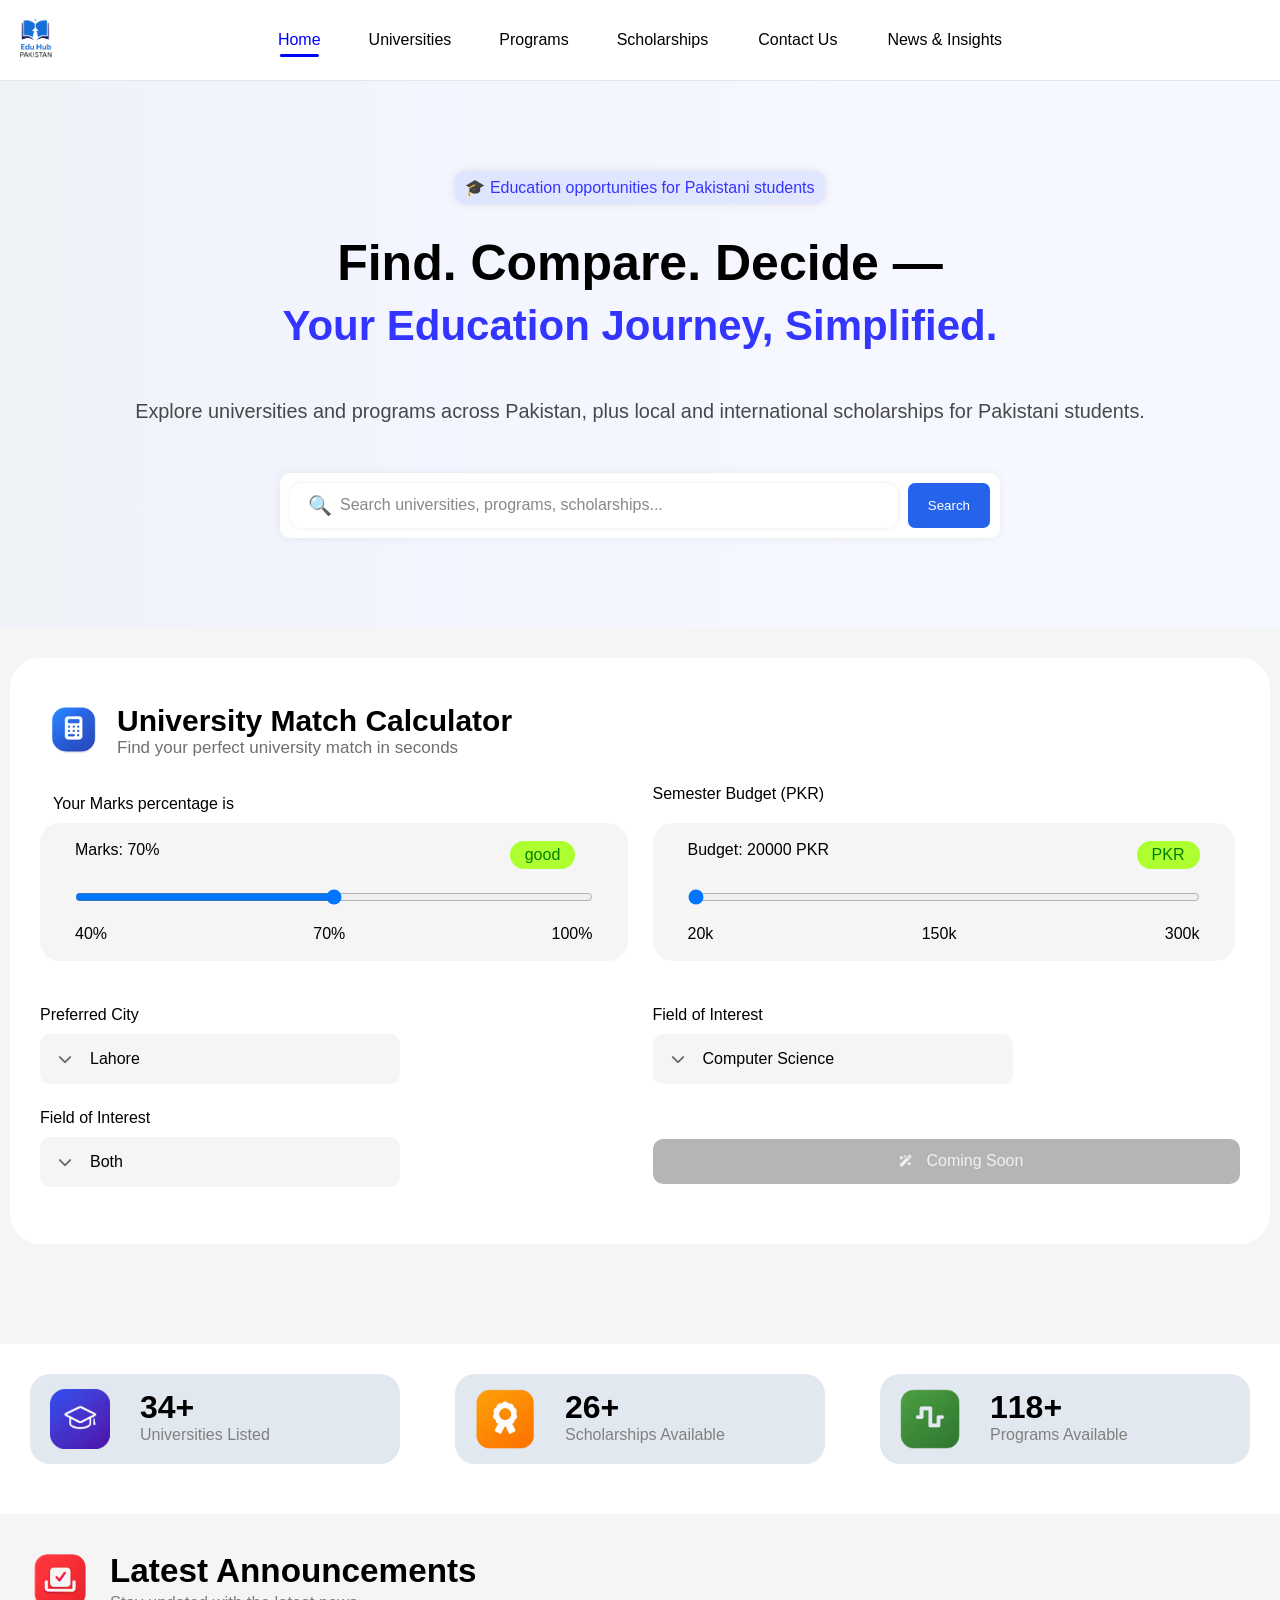
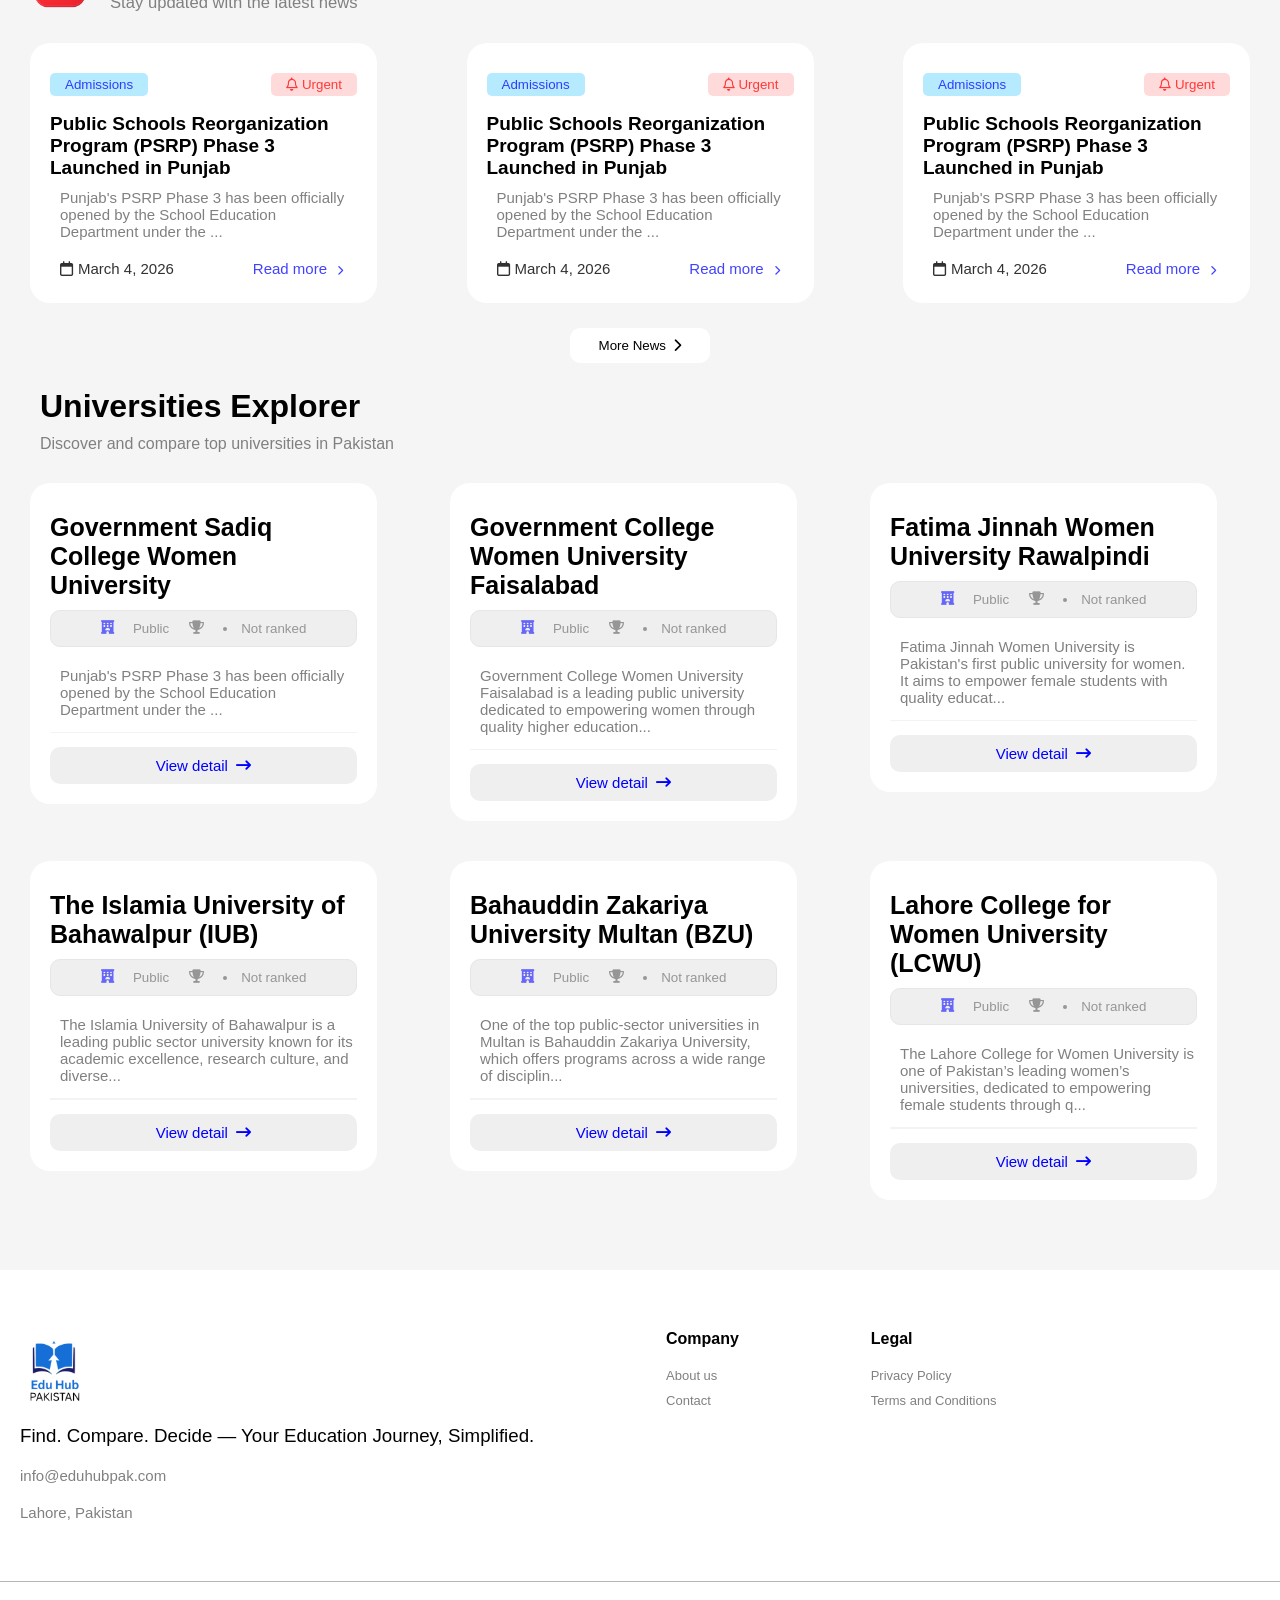
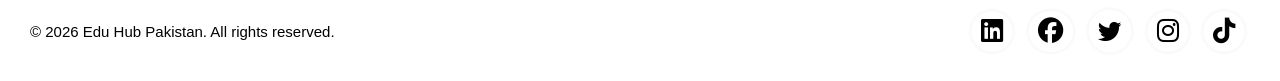
==== commit 68c8ee9f: "the social media tags responsiveness solved" ====
--- a/index.html
+++ b/index.html
@@ -21,9 +21,16 @@
 
             <ul class="nav-options">
                 <li id="home-name">Home</li>
-                <a href="./university-pages/university.html"><li>Universities</li></a>
-                <li>Programs</li>
-                <li>Scholarships</li>
+                <a href="./university-pages/university.html">
+                    <li>Universities</li>
+                </a>
+                <a href="./programs/programs.html">
+                    <li>Programs</li>
+                </a>
+                <a href="./scholarship-page/scholarship.html">
+                    <li>Scholarships</li>
+                </a>
+
                 <a href="./contact-page/contact.html" class="contact-link">Contact Us</a>
                 <li>News & Insights</li>
             </ul>
@@ -135,7 +142,7 @@
                             <h4 id="marks-asker">Preferred City</h4>
                             <div class="select-wrapper option-1">
                                 <i class="fa-solid fa-chevron-down"></i>
-                                <select class="custom-select cus2">
+                                <select class="custom-select">
                                     <option value="lahore" selected>Lahore</option>
                                     <option value="karachi">Karachi</option>
                                     <option value="islamabad">Islamabad</option>
@@ -376,7 +383,7 @@
                         <li class="line-one">About us</li>
                     </a>
                     <a href="./contact-page/contact.html">
-                    <li class="line-one">Contact</li>
+                        <li class="line-one">Contact</li>
                     </a>
                 </div>
                 <div class="fourt-one">
@@ -396,11 +403,21 @@
             <div class="tw-26">
                 <p>© 2026 Edu Hub Pakistan. All rights reserved.</p>
                 <div class="social-par">
-                    <button class="whatsapp"><i class="fa-brands fa-whatsapp"></i></button>
-                    <button class="facebook"><i class="fa-brands fa-facebook"></i></button>
-                    <button class="instagram"><i class="fa-brands fa-instagram"></i></button>
-                    <button class="twitter"><i class="fa-brands fa-twitter"></i></button>
-                    <button class="tiktok"><i class="fa-brands fa-tiktok"></i></button>
+                    <a href="https://www.linkedin.com/company/eduhubpak" target="_blank">
+                        <button class="whatsapp"><i class="fa-brands fa-linkedin"></i></button>
+                    </a>
+                    <a href="https://www.facebook.com/eduhubpak" target="_blank">
+                        <button class="facebook"><i class="fa-brands fa-facebook"></i></button>
+                    </a>
+                    <a href="https://x.com/@eduhubpak" target="_blank">
+                        <button class="twitter"><i class="fa-brands fa-twitter"></i></button>
+                    </a>
+                    <a href="https://www.instagram.com/eduhubpak" target="_blank">
+                        <button class="instagram"><i class="fa-brands fa-instagram"></i></button>
+                    </a>
+                    <a href="https://www.tiktok.com/@eduhubpak" target="_blank">
+                        <button class="tiktok"><i class="fa-brands fa-tiktok"></i></button>
+                    </a>
                 </div>
             </div>
         </div>
--- a/main-sheets/style.css
+++ b/main-sheets/style.css
@@ -137,7 +137,14 @@
         display: flex;
     }
 }
-
+@media(max-width:660px){
+    .tw-26{
+        flex-direction: column;
+    }
+    .tw-26 p{
+        margin-top: 10px;
+    }
+}
 @media(max-width:845px) {
     .two-par-child {
         flex-direction: row;
@@ -588,6 +595,7 @@
 .custom-select {
     width: 360px;
     height: 50px;
+    max-width: 100%;
     padding: 0 20px 0 50px;
 
     background: #f5f5f5;
@@ -638,7 +646,7 @@
 }
 
 .custom-select {
-    width: 100%;
+    max-width: 100%;
 }
 
 .slider-par {
@@ -1014,20 +1022,13 @@
     list-style: disc;
     color: rgba(117, 117, 117, 0.728);
     background-color: rgba(220, 220, 220, 0.445);
-}
-
-.Public-btn li {
-    margin-left: 15px;
-}
-
+    justify-content: space-around;
+}
 .Public-btn .fa-hotel {
-    margin-right: 7px;
     color: rgba(17, 17, 255, 0.621);
 }
 
 .trophy-1 {
-    margin-left: 40px;
-    margin-right: 10px;
     color: rgba(117, 117, 117, 0.728);
 }
 
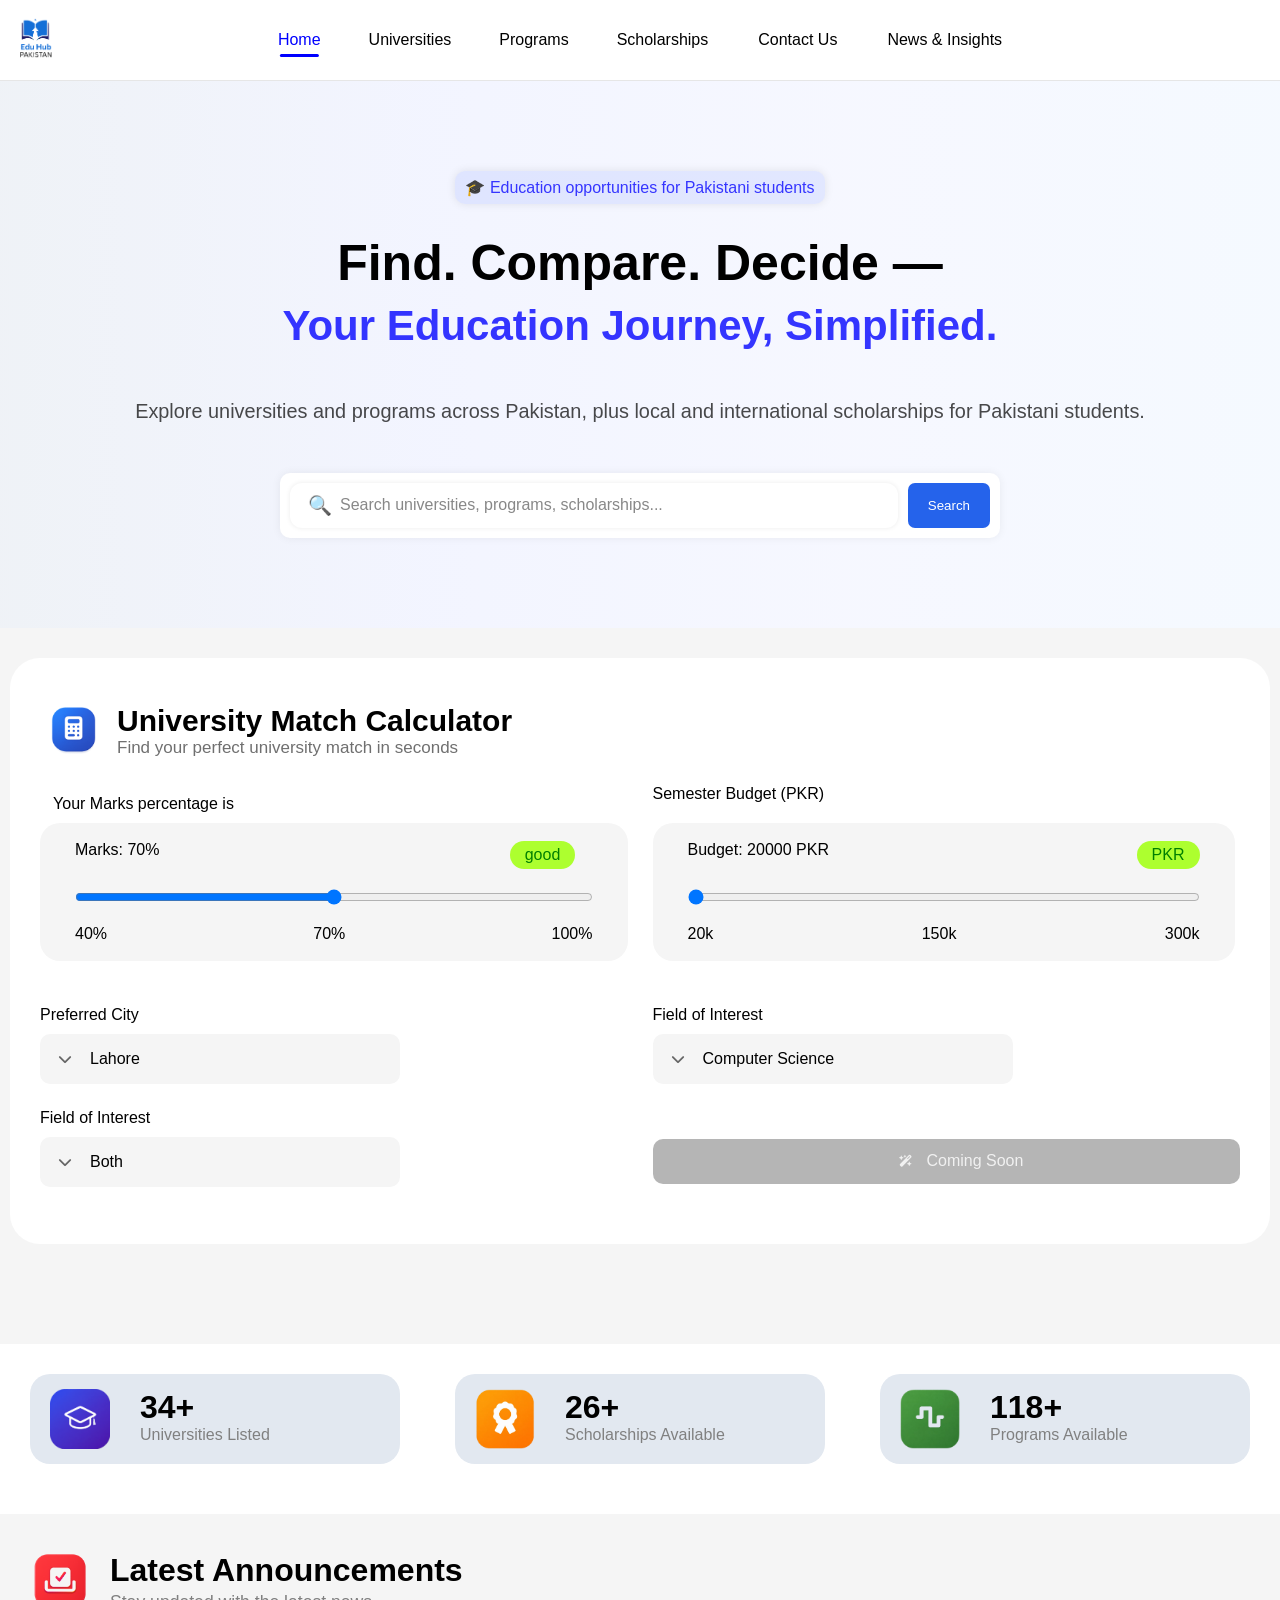
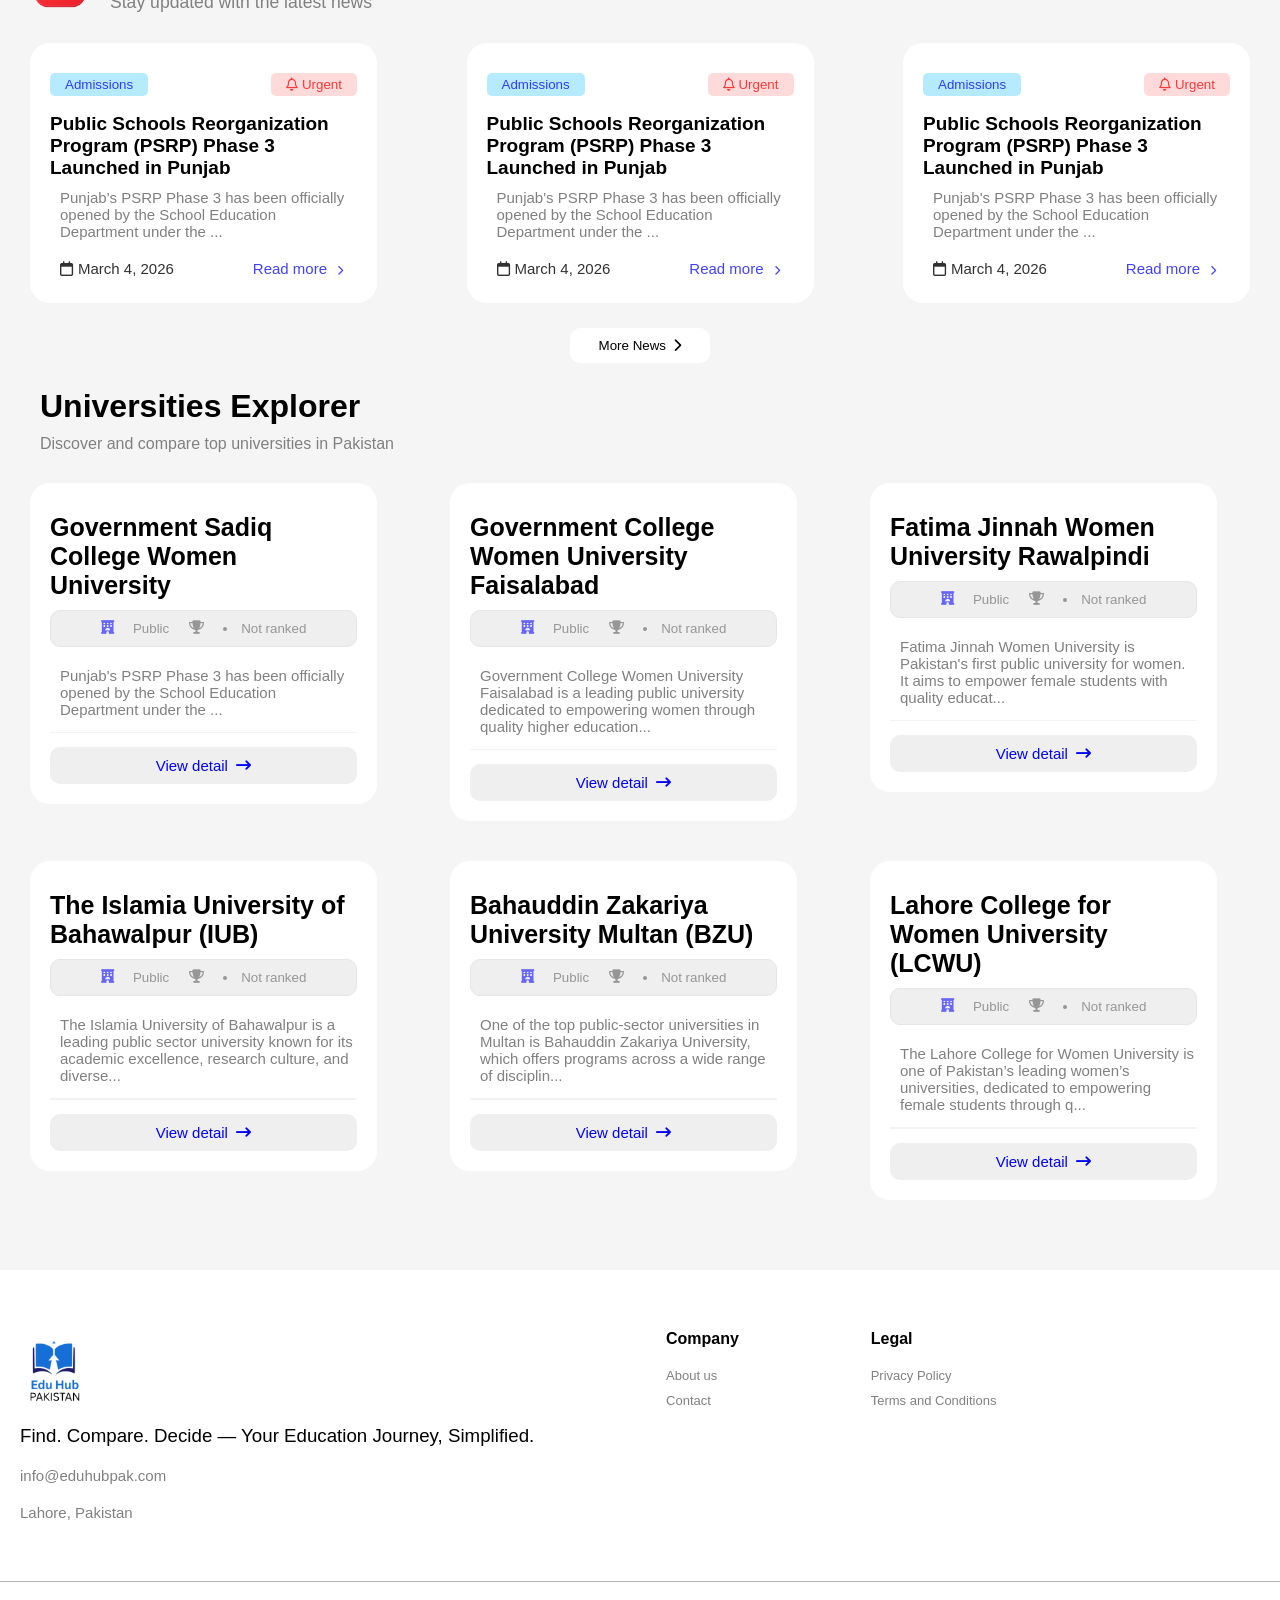
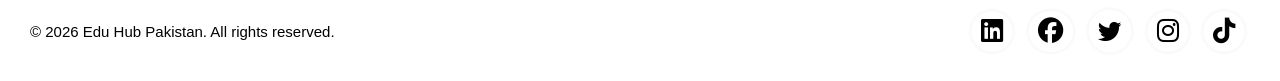
==== commit 4b92f4c8: "home page responsiveness solved..." ====
--- a/index.html
+++ b/index.html
@@ -186,8 +186,7 @@
                         </div>
                         <div class="submit-info-par">
                             <button class="custom-select" id="custom"><i
-                                    class="fa-solid fa-wand-magic-sparkles fa-xs"></i>&nbsp;&nbsp;&nbsp;Coming
-                                Soon</button>
+                                    class="fa-solid fa-wand-magic-sparkles fa-xs"></i>&nbsp;&nbsp;&nbsp;Coming Soon</button>
                         </div>
                     </div>
                 </div>
--- a/main-sheets/style.css
+++ b/main-sheets/style.css
@@ -13,6 +13,7 @@
     /* background: #e2e8f0; */
     background: linear-gradient(to left, #edf5ff8e, #bac5ff21, #a2b1ff22, #e2e8f08e);
 }
+
 header {
     padding: 18px 40px;
     background: #fff;
@@ -137,14 +138,17 @@
         display: flex;
     }
 }
-@media(max-width:660px){
-    .tw-26{
+
+@media(max-width:660px) {
+    .tw-26 {
         flex-direction: column;
     }
-    .tw-26 p{
+
+    .tw-26 p {
         margin-top: 10px;
     }
 }
+
 @media(max-width:845px) {
     .two-par-child {
         flex-direction: row;
@@ -185,6 +189,7 @@
     color: rgb(53, 53, 255);
     box-shadow: 0px 0px 10px 0px rgba(0, 0, 0, 0.089);
 }
+
 .tag:hover {
     background-color: rgba(59, 98, 255, 0.16);
 }
@@ -195,6 +200,7 @@
     justify-content: center;
     margin-bottom: 30px;
 }
+
 .main-one {
     display: flex;
     flex-direction: column;
@@ -229,7 +235,6 @@
     margin-top: 30px;
     margin-bottom: 30px;
     padding: 20px;
-    /* background-color: red; */
 }
 
 .dics1 {
@@ -268,6 +273,7 @@
     white-space: nowrap;
     cursor: pointer;
 }
+
 .search-box {
     position: relative;
     width: 100%;
@@ -300,6 +306,7 @@
 #Uni-search::placeholder {
     color: #888;
 }
+
 .search-box {
     flex: 2;
     position: relative;
@@ -645,9 +652,7 @@
     padding: 18px 20px;
 }
 
-.custom-select {
-    max-width: 100%;
-}
+
 
 .slider-par {
     display: flex;
@@ -855,8 +860,11 @@
 .four-title p {
     color: gray;
     margin-top: 3px;
-}
-
+    font-size: 1.1rem;
+}
+.four-title h1{
+    font-size: 2rem;
+}
 .four-container {
     /* background-color: red; */
     display: flex;
@@ -990,6 +998,7 @@
 .tit1 {
     display: flex;
     align-items: center;
+    flex-wrap: wrap;
 }
 
 .tit1>div {
@@ -1024,6 +1033,7 @@
     background-color: rgba(220, 220, 220, 0.445);
     justify-content: space-around;
 }
+
 .Public-btn .fa-hotel {
     color: rgba(17, 17, 255, 0.621);
 }
@@ -1233,4 +1243,253 @@
 
 .contact-link {
     white-space: nowrap;
+}
+
+.social-par i {
+    cursor: pointer;
+}
+
+/* =========================================================
+   RESPONSIVE .TWO-CONTAINER
+   Add this at the VERY END of your CSS
+   ========================================================= */
+
+@media (max-width: 900px) {
+
+    .two-container {
+        width: 100%;
+        max-width: 100%;
+        padding: 25px 20px;
+        border-radius: 25px;
+    }
+
+    .two-container>h1 {
+        width: 100%;
+        gap: 10px;
+        font-size: 26px;
+    }
+
+    .two-container>h1 img {
+        width: 70px;
+        flex-shrink: 0;
+    }
+
+    .two-par-container {
+        width: 100%;
+    }
+
+    .two-par-child {
+        width: 100%;
+        grid-template-columns: repeat(2, minmax(0, 1fr));
+        gap: 20px;
+    }
+
+    .two-par-child>div {
+        width: 100%;
+        min-width: 0;
+    }
+
+    .slider-par,
+    .slider2-par {
+        width: 100%;
+        max-width: 100%;
+        padding: 18px 20px;
+    }
+
+    .custom-select {
+        width: 100%;
+        max-width: 100%;
+    }
+
+    .marks2-view {
+        width: 100%;
+    }
+}
+
+
+@media (max-width: 650px) {
+
+    .main-two {
+        width: 100%;
+        padding: 25px 10px;
+        margin-top: 60px;
+        margin-bottom: 50px;
+    }
+
+    .two-container {
+        width: 100%;
+        padding: 20px 15px;
+        border-radius: 20px;
+    }
+
+    .two-container>h1 {
+        flex-direction: column;
+        justify-content: center;
+        text-align: center;
+        font-size: 23px;
+        line-height: 1.3;
+        margin-bottom: 25px;
+    }
+
+    .two-container>h1 img {
+        width: 65px;
+    }
+
+    .text {
+        width: 100%;
+    }
+
+    .text p {
+        font-size: 14px;
+        margin-top: 5px;
+    }
+
+    .two-par-child {
+        display: grid;
+        grid-template-columns: 1fr;
+        width: 100%;
+        gap: 18px;
+        padding: 0;
+    }
+
+    .two-par-child>div {
+        width: 100%;
+        min-width: 0;
+    }
+
+    .grand-par-percentage,
+    .grand-par-price,
+    .field-par,
+    .submit-info-par {
+        width: 100%;
+    }
+
+    #marks-asker {
+        width: 100%;
+        text-align: left;
+        font-size: 15px;
+        margin-bottom: 8px;
+    }
+
+    .slider-par,
+    .slider2-par {
+        width: 100%;
+        padding: 16px;
+        border-radius: 15px;
+        gap: 15px;
+    }
+
+    .value-par,
+    .value2-par {
+        width: 100%;
+        align-items: center;
+    }
+
+    .marks-tag,
+    .price-tag {
+        width: auto;
+    }
+
+    .marks-view,
+    .marks2-view {
+        width: 100%;
+        font-size: 13px;
+    }
+
+    .marks-2,
+    .marks2-2 {
+        margin: 0;
+    }
+
+    #slider,
+    #slider2 {
+        width: 100%;
+    }
+
+    .select-wrapper {
+        width: 100%;
+    }
+
+    .custom-select {
+        width: 100%;
+        max-width: 100%;
+        height: 48px;
+        padding-left: 45px;
+        font-size: 15px;
+    }
+
+    .select-wrapper i {
+        left: 15px;
+    }
+
+    #custom {
+        width: 100%;
+        margin: 15px 0 5px;
+    }
+}
+
+
+@media (max-width: 400px) {
+
+    .main-two {
+        padding-left: 5px;
+        padding-right: 5px;
+    }
+
+    .two-container {
+        padding: 18px 12px;
+        border-radius: 18px;
+    }
+
+    .two-container>h1 {
+        font-size: 20px;
+    }
+
+    .two-container>h1 img {
+        width: 55px;
+    }
+
+    .text p {
+        font-size: 13px;
+    }
+
+    #marks-asker {
+        font-size: 14px;
+    }
+
+    .slider-par,
+    .slider2-par {
+        padding: 14px 12px;
+    }
+
+    .value-par p,
+    .value2-par p {
+        font-size: 14px;
+    }
+
+    .marks-view,
+    .marks2-view {
+        font-size: 12px;
+    }
+
+    .custom-select {
+        font-size: 14px;
+    }
+}
+@media(max-width:462px){
+    .tit1{
+        justify-content: center
+    }
+    .tit1 img{
+        width: 7rem;
+        margin-bottom: -20px;
+    }
+    .tit1 > div{
+        display: flex;
+        flex-direction: column;
+        align-items: center;
+    }
+    .tit1 > div > *{
+        text-align: center;
+    }
 }
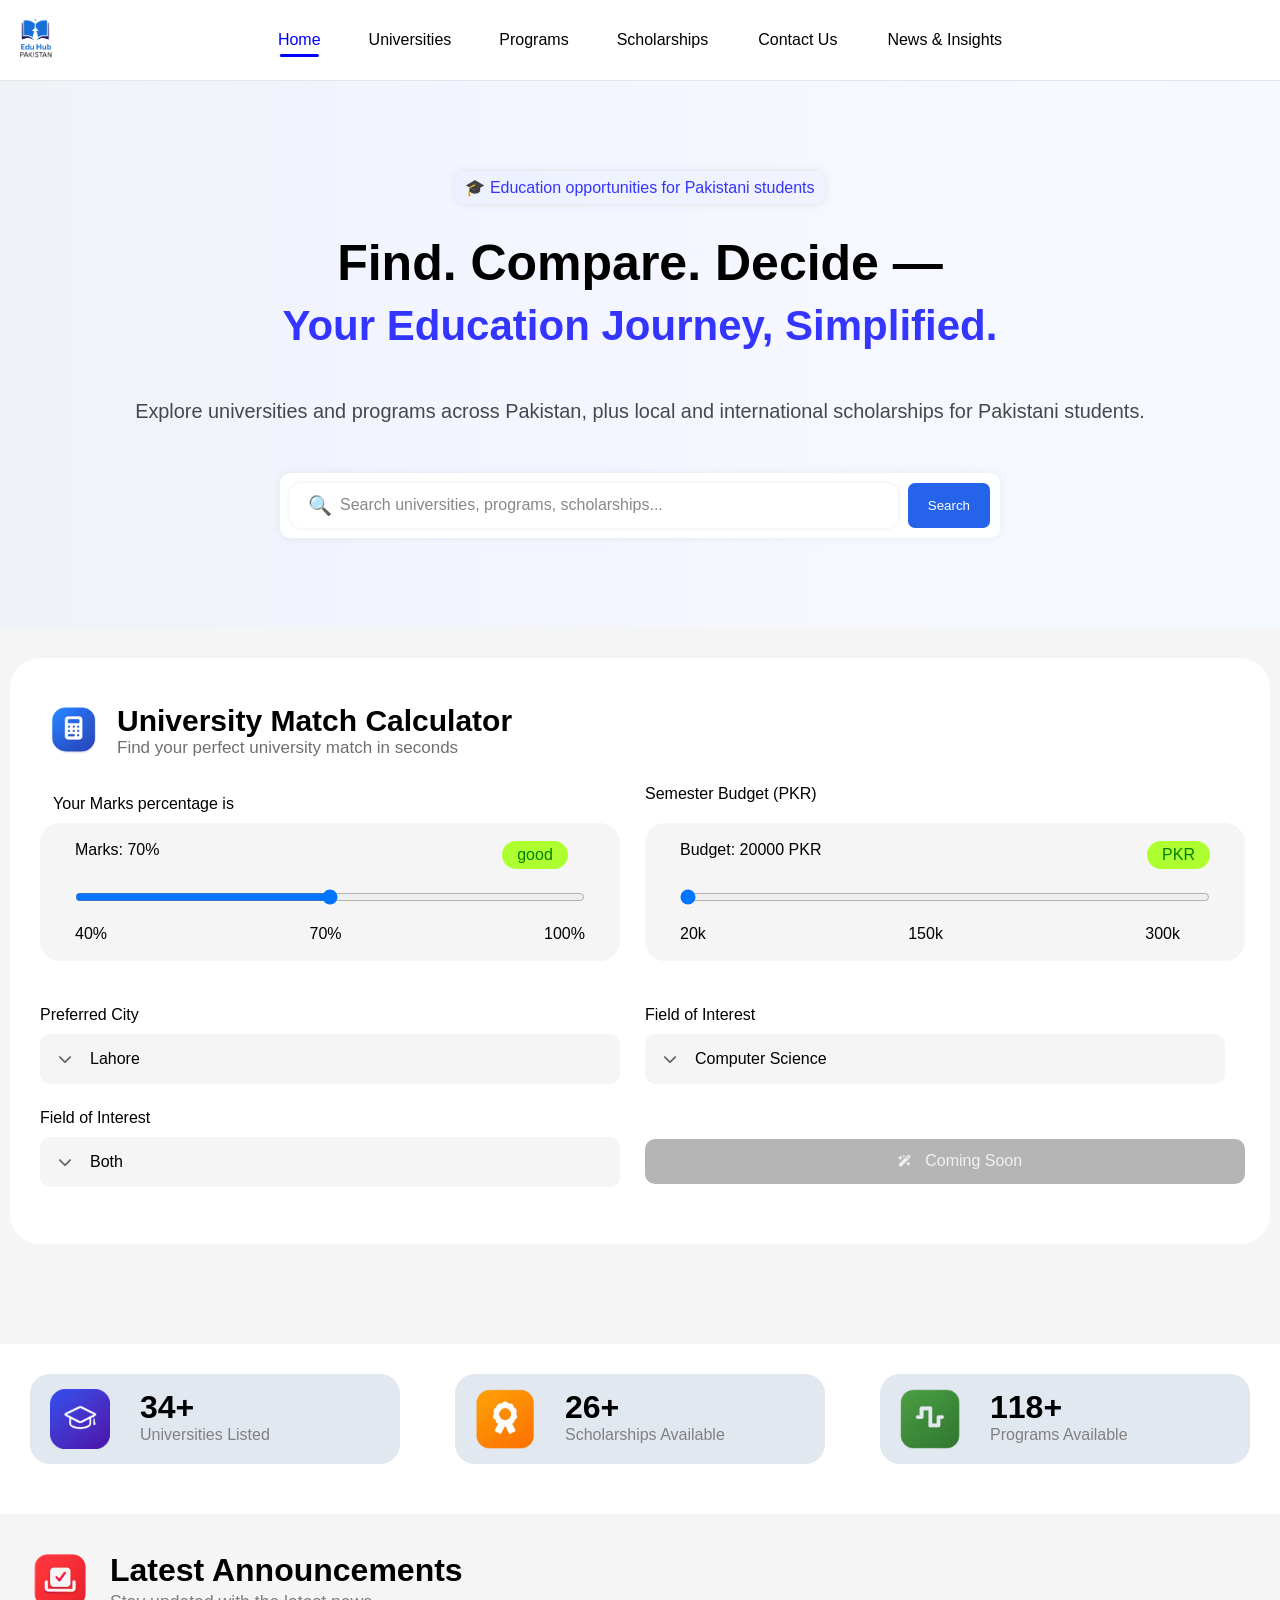
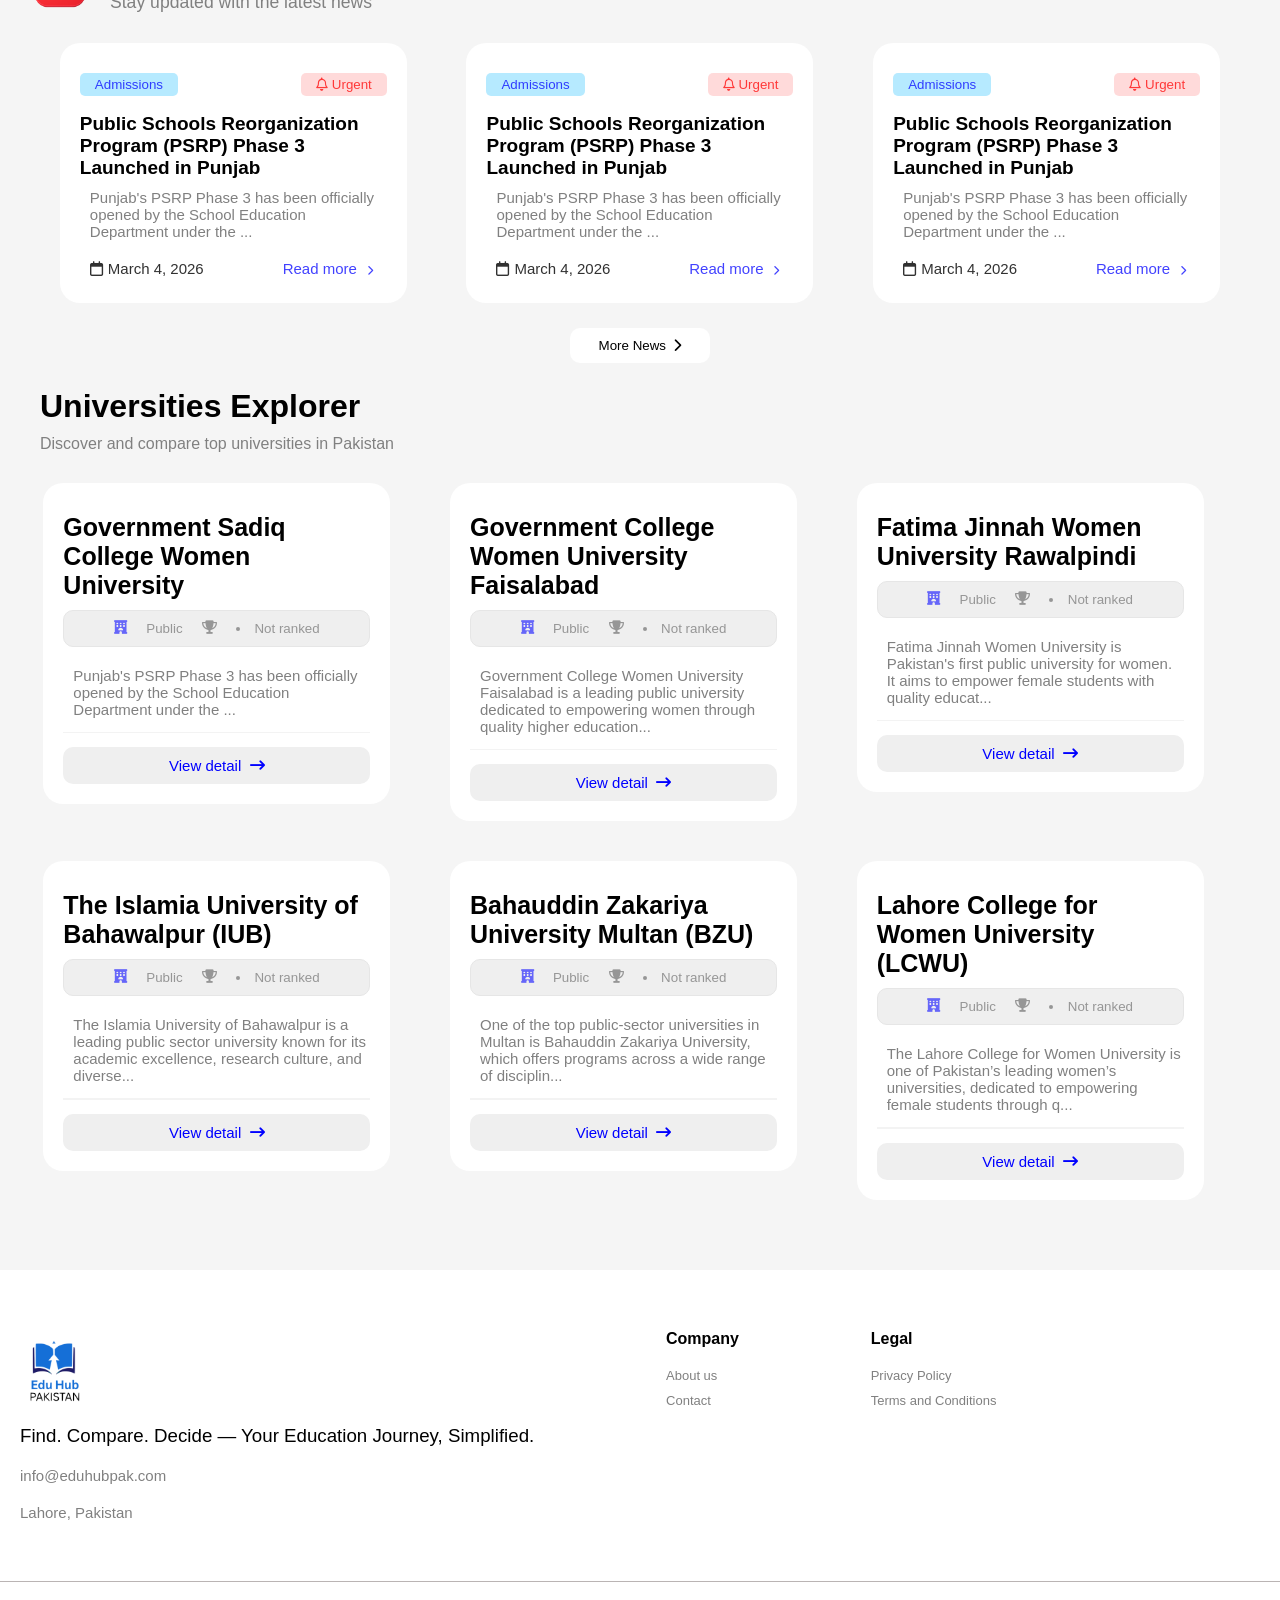
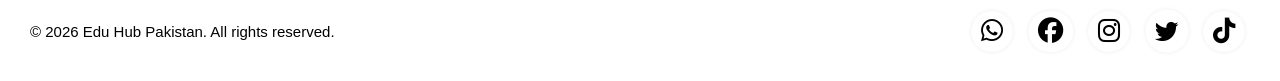
==== commit 3be70e61: "files solving..." ====
--- a/index.html
+++ b/index.html
@@ -21,16 +21,9 @@
 
             <ul class="nav-options">
                 <li id="home-name">Home</li>
-                <a href="./university-pages/university.html">
-                    <li>Universities</li>
-                </a>
-                <a href="./programs/programs.html">
-                    <li>Programs</li>
-                </a>
-                <a href="./scholarship-page/scholarship.html">
-                    <li>Scholarships</li>
-                </a>
-
+                <a href="./university-pages/university.html"><li>Universities</li></a>
+                <li>Programs</li>
+                <li>Scholarships</li>
                 <a href="./contact-page/contact.html" class="contact-link">Contact Us</a>
                 <li>News & Insights</li>
             </ul>
@@ -142,7 +135,7 @@
                             <h4 id="marks-asker">Preferred City</h4>
                             <div class="select-wrapper option-1">
                                 <i class="fa-solid fa-chevron-down"></i>
-                                <select class="custom-select">
+                                <select class="custom-select cus2">
                                     <option value="lahore" selected>Lahore</option>
                                     <option value="karachi">Karachi</option>
                                     <option value="islamabad">Islamabad</option>
@@ -186,7 +179,8 @@
                         </div>
                         <div class="submit-info-par">
                             <button class="custom-select" id="custom"><i
-                                    class="fa-solid fa-wand-magic-sparkles fa-xs"></i>&nbsp;&nbsp;&nbsp;Coming Soon</button>
+                                    class="fa-solid fa-wand-magic-sparkles fa-xs"></i>&nbsp;&nbsp;&nbsp;Coming
+                                Soon</button>
                         </div>
                     </div>
                 </div>
@@ -382,7 +376,7 @@
                         <li class="line-one">About us</li>
                     </a>
                     <a href="./contact-page/contact.html">
-                        <li class="line-one">Contact</li>
+                    <li class="line-one">Contact</li>
                     </a>
                 </div>
                 <div class="fourt-one">
@@ -402,21 +396,11 @@
             <div class="tw-26">
                 <p>© 2026 Edu Hub Pakistan. All rights reserved.</p>
                 <div class="social-par">
-                    <a href="https://www.linkedin.com/company/eduhubpak" target="_blank">
-                        <button class="whatsapp"><i class="fa-brands fa-linkedin"></i></button>
-                    </a>
-                    <a href="https://www.facebook.com/eduhubpak" target="_blank">
-                        <button class="facebook"><i class="fa-brands fa-facebook"></i></button>
-                    </a>
-                    <a href="https://x.com/@eduhubpak" target="_blank">
-                        <button class="twitter"><i class="fa-brands fa-twitter"></i></button>
-                    </a>
-                    <a href="https://www.instagram.com/eduhubpak" target="_blank">
-                        <button class="instagram"><i class="fa-brands fa-instagram"></i></button>
-                    </a>
-                    <a href="https://www.tiktok.com/@eduhubpak" target="_blank">
-                        <button class="tiktok"><i class="fa-brands fa-tiktok"></i></button>
-                    </a>
+                    <button class="whatsapp"><i class="fa-brands fa-whatsapp"></i></button>
+                    <button class="facebook"><i class="fa-brands fa-facebook"></i></button>
+                    <button class="instagram"><i class="fa-brands fa-instagram"></i></button>
+                    <button class="twitter"><i class="fa-brands fa-twitter"></i></button>
+                    <button class="tiktok"><i class="fa-brands fa-tiktok"></i></button>
                 </div>
             </div>
         </div>
--- a/main-sheets/style.css
+++ b/main-sheets/style.css
@@ -180,7 +180,7 @@
 
 /* main code of all elements */
 .tag {
-    background-color: rgba(59, 98, 255, 0.105);
+    background-color: rgba(59, 98, 255, 0.023);
     display: inline-flex;
     padding: 7px 10px;
     border-radius: 10px;
@@ -427,7 +427,7 @@
 .two-container {
     border-radius: 30px;
     background: white;
-    width: 100%;
+    width: 90vw;
     max-width: 1200px;
     margin: auto;
     padding: 30px;
@@ -520,6 +520,7 @@
 }
 
 .slider2-par {
+    width: 600px;
     margin-top: 10px;
     background: #f5f5f5;
     display: inline-flex;
@@ -528,8 +529,9 @@
     padding: 18px 35px;
     border-radius: 20px;
 }
-
 .marks2-view {
+    max-width: 100%;
+    width: 500px;
     list-style: none;
     display: flex;
     justify-content: space-between;
@@ -600,9 +602,9 @@
 }
 
 .custom-select {
-    width: 360px;
+    width: 580px;
+    max-width: 100%;
     height: 50px;
-    max-width: 100%;
     padding: 0 20px 0 50px;
 
     background: #f5f5f5;
@@ -770,11 +772,6 @@
     }
 
 }
-
-.marks2-view {
-    width: 40vw;
-}
-
 .main-three {
     background-color: white;
     padding: 10px;
@@ -830,7 +827,10 @@
     .three-one {
         width: 100%;
     }
-
+    .custom-select{
+        width: 100%;
+        max-width: 100;
+    }
     .four-one {
         width: 100rem;
         margin: 0px;
@@ -866,9 +866,8 @@
     font-size: 2rem;
 }
 .four-container {
-    /* background-color: red; */
-    display: flex;
-    justify-content: space-between;
+    display: flex;
+    justify-content: space-around;
     padding: 10px 30px;
 }
 
@@ -1075,7 +1074,7 @@
 .cards-two-par {
     display: flex;
     flex-wrap: wrap;
-    justify-content: space-between;
+    justify-content: space-around;
     padding: 30px;
 }
 
@@ -1302,7 +1301,8 @@
     }
 
     .marks2-view {
-        width: 100%;
+        width: 40px;
+        max-width: 100%;
     }
 }
 
@@ -1392,7 +1392,6 @@
 
     .marks-view,
     .marks2-view {
-        width: 100%;
         font-size: 13px;
     }
 
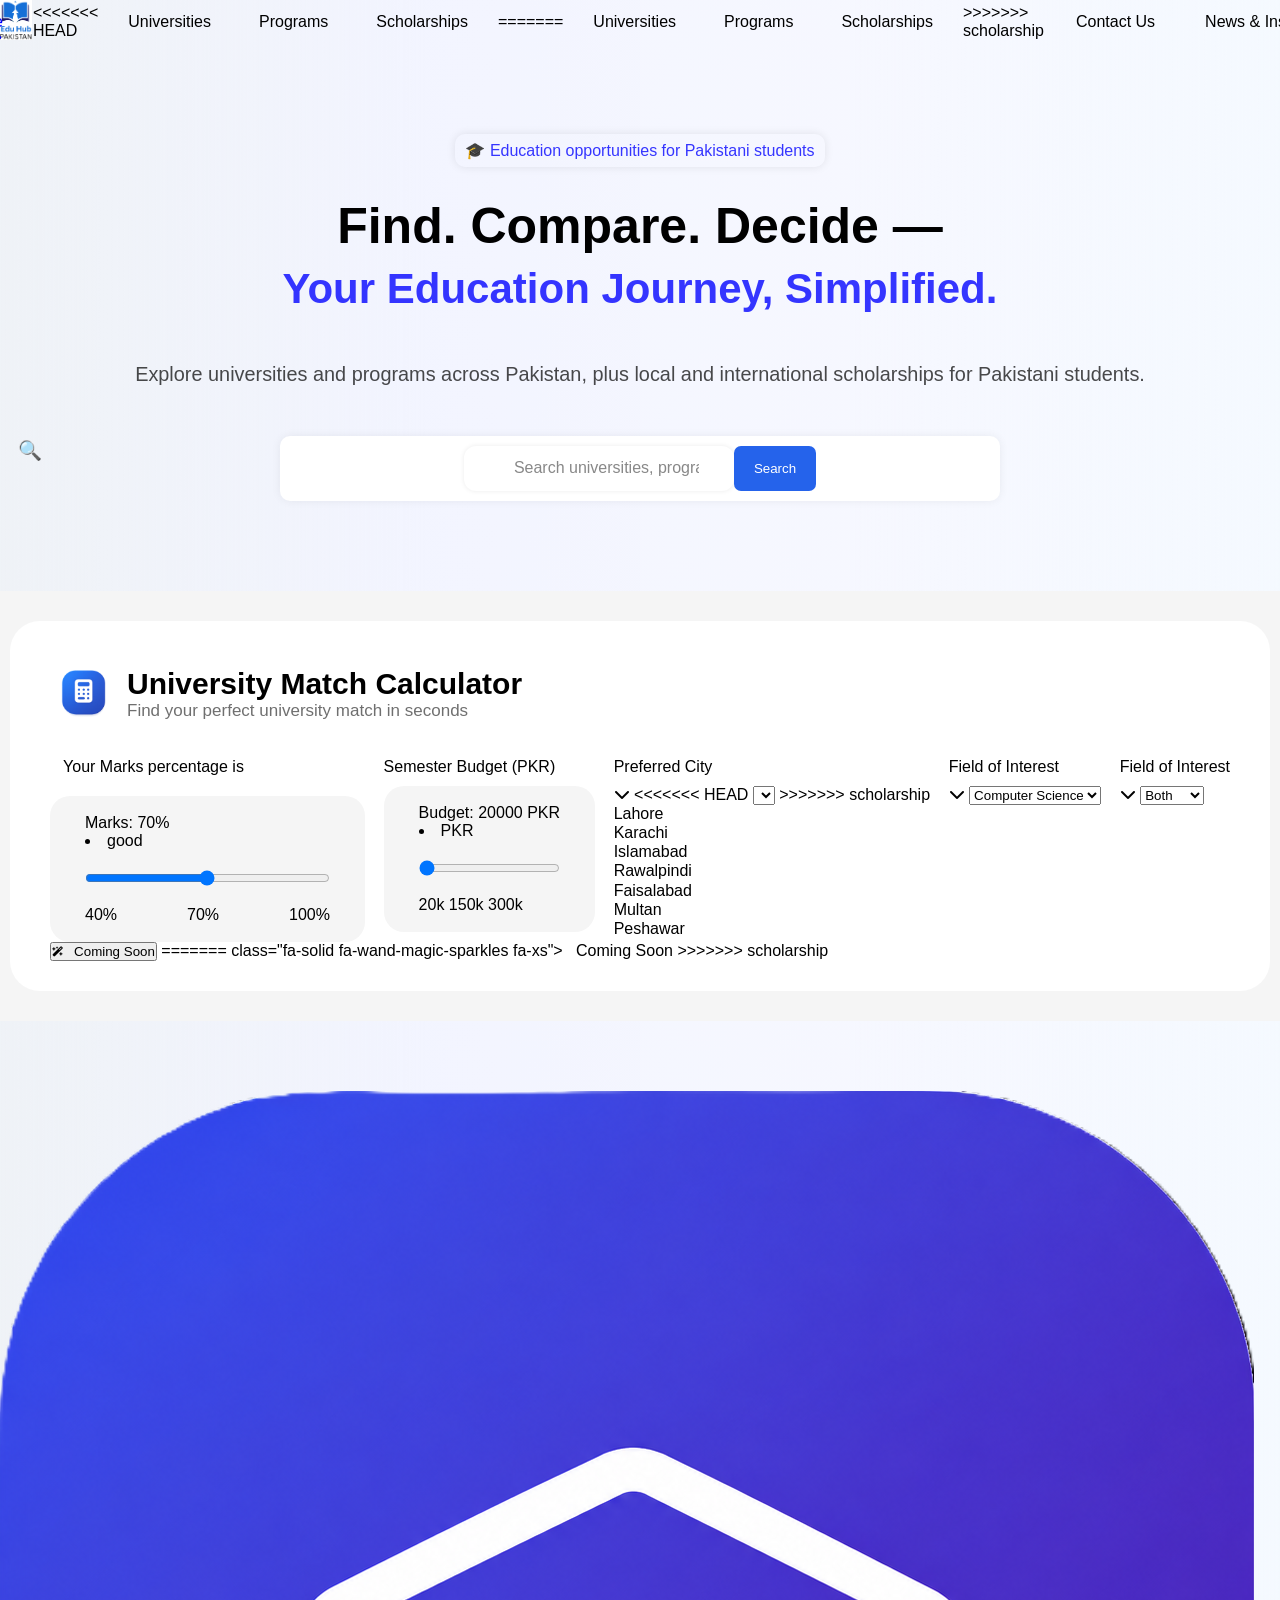
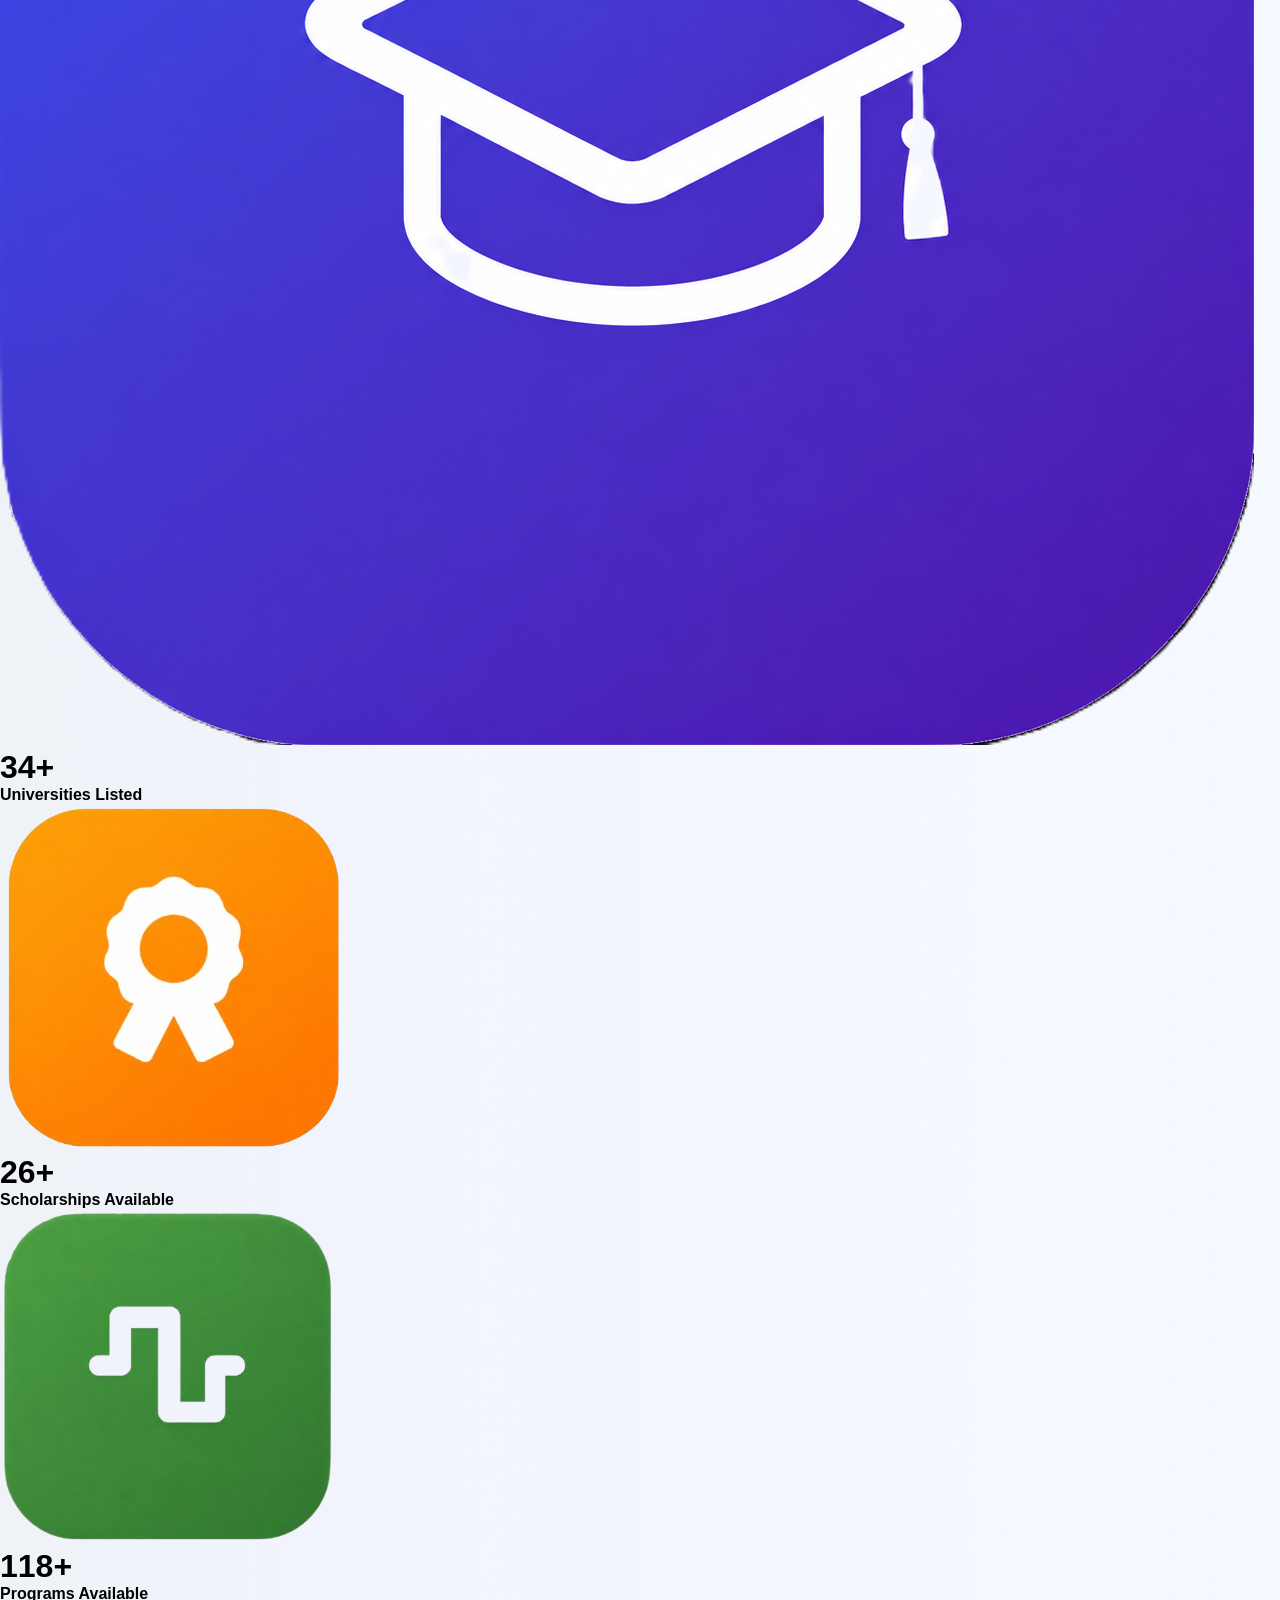
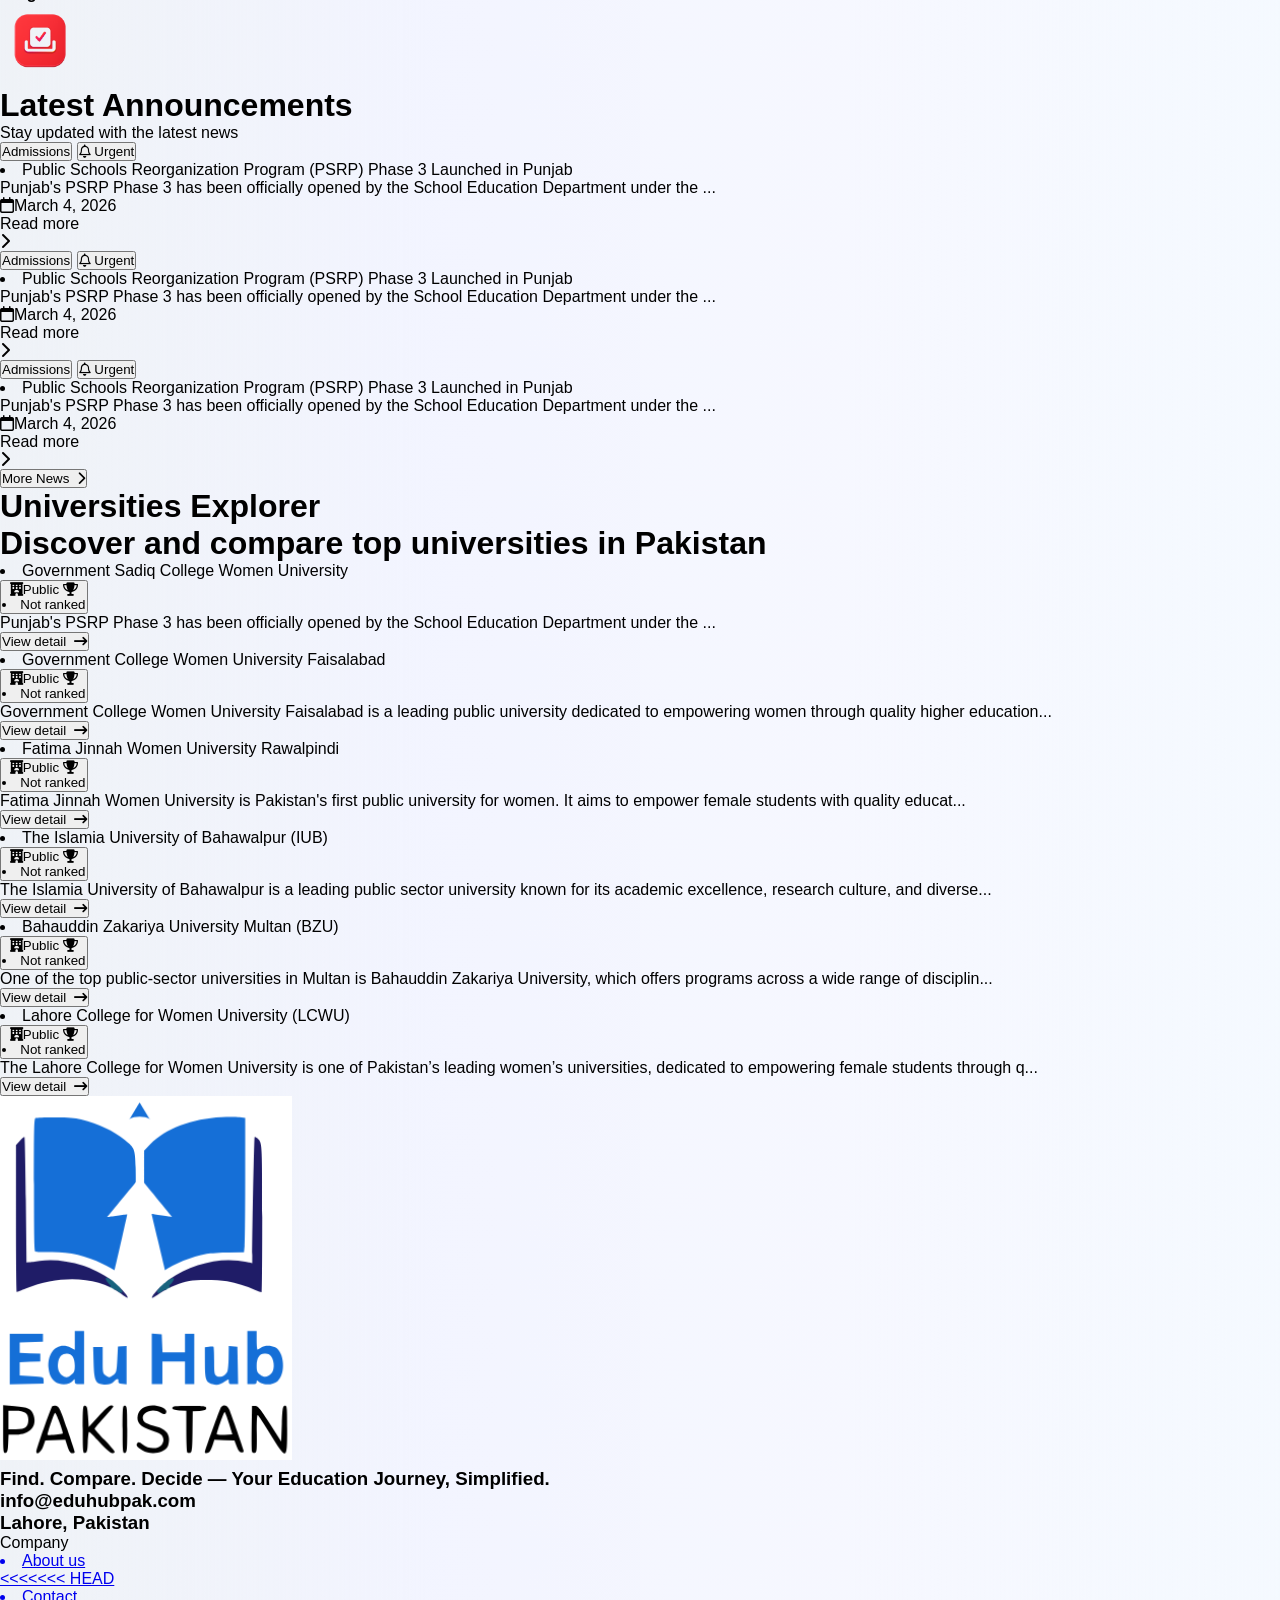
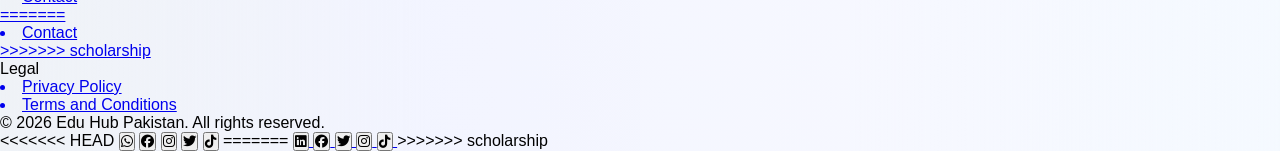
==== commit 2cfc80dc: "Merge scholarship into main" ====
--- a/index.html
+++ b/index.html
@@ -21,9 +21,22 @@
 
             <ul class="nav-options">
                 <li id="home-name">Home</li>
+<<<<<<< HEAD
                 <a href="./university-pages/university.html"><li>Universities</li></a>
                 <li>Programs</li>
                 <li>Scholarships</li>
+=======
+                <a href="./university-pages/university.html">
+                    <li>Universities</li>
+                </a>
+                <a href="./programs/programs.html">
+                    <li>Programs</li>
+                </a>
+                <a href="./scholarship-page/scholarship.html">
+                    <li>Scholarships</li>
+                </a>
+
+>>>>>>> scholarship
                 <a href="./contact-page/contact.html" class="contact-link">Contact Us</a>
                 <li>News & Insights</li>
             </ul>
@@ -135,7 +148,11 @@
                             <h4 id="marks-asker">Preferred City</h4>
                             <div class="select-wrapper option-1">
                                 <i class="fa-solid fa-chevron-down"></i>
+<<<<<<< HEAD
                                 <select class="custom-select cus2">
+=======
+                                <select class="custom-select">
+>>>>>>> scholarship
                                     <option value="lahore" selected>Lahore</option>
                                     <option value="karachi">Karachi</option>
                                     <option value="islamabad">Islamabad</option>
@@ -179,8 +196,12 @@
                         </div>
                         <div class="submit-info-par">
                             <button class="custom-select" id="custom"><i
+<<<<<<< HEAD
                                     class="fa-solid fa-wand-magic-sparkles fa-xs"></i>&nbsp;&nbsp;&nbsp;Coming
                                 Soon</button>
+=======
+                                    class="fa-solid fa-wand-magic-sparkles fa-xs"></i>&nbsp;&nbsp;&nbsp;Coming Soon</button>
+>>>>>>> scholarship
                         </div>
                     </div>
                 </div>
@@ -376,7 +397,11 @@
                         <li class="line-one">About us</li>
                     </a>
                     <a href="./contact-page/contact.html">
+<<<<<<< HEAD
                     <li class="line-one">Contact</li>
+=======
+                        <li class="line-one">Contact</li>
+>>>>>>> scholarship
                     </a>
                 </div>
                 <div class="fourt-one">
@@ -396,11 +421,29 @@
             <div class="tw-26">
                 <p>© 2026 Edu Hub Pakistan. All rights reserved.</p>
                 <div class="social-par">
+<<<<<<< HEAD
                     <button class="whatsapp"><i class="fa-brands fa-whatsapp"></i></button>
                     <button class="facebook"><i class="fa-brands fa-facebook"></i></button>
                     <button class="instagram"><i class="fa-brands fa-instagram"></i></button>
                     <button class="twitter"><i class="fa-brands fa-twitter"></i></button>
                     <button class="tiktok"><i class="fa-brands fa-tiktok"></i></button>
+=======
+                    <a href="https://www.linkedin.com/company/eduhubpak" target="_blank">
+                        <button class="whatsapp"><i class="fa-brands fa-linkedin"></i></button>
+                    </a>
+                    <a href="https://www.facebook.com/eduhubpak" target="_blank">
+                        <button class="facebook"><i class="fa-brands fa-facebook"></i></button>
+                    </a>
+                    <a href="https://x.com/@eduhubpak" target="_blank">
+                        <button class="twitter"><i class="fa-brands fa-twitter"></i></button>
+                    </a>
+                    <a href="https://www.instagram.com/eduhubpak" target="_blank">
+                        <button class="instagram"><i class="fa-brands fa-instagram"></i></button>
+                    </a>
+                    <a href="https://www.tiktok.com/@eduhubpak" target="_blank">
+                        <button class="tiktok"><i class="fa-brands fa-tiktok"></i></button>
+                    </a>
+>>>>>>> scholarship
                 </div>
             </div>
         </div>
--- a/main-sheets/style.css
+++ b/main-sheets/style.css
@@ -13,7 +13,10 @@
     /* background: #e2e8f0; */
     background: linear-gradient(to left, #edf5ff8e, #bac5ff21, #a2b1ff22, #e2e8f08e);
 }
-
+<<<<<<< HEAD
+=======
+
+>>>>>>> scholarship
 header {
     padding: 18px 40px;
     background: #fff;
@@ -139,6 +142,8 @@
     }
 }
 
+<<<<<<< HEAD
+=======
 @media(max-width:660px) {
     .tw-26 {
         flex-direction: column;
@@ -149,6 +154,7 @@
     }
 }
 
+>>>>>>> scholarship
 @media(max-width:845px) {
     .two-par-child {
         flex-direction: row;
@@ -180,7 +186,11 @@
 
 /* main code of all elements */
 .tag {
+<<<<<<< HEAD
+    background-color: rgba(59, 98, 255, 0.105);
+=======
     background-color: rgba(59, 98, 255, 0.023);
+>>>>>>> scholarship
     display: inline-flex;
     padding: 7px 10px;
     border-radius: 10px;
@@ -189,7 +199,10 @@
     color: rgb(53, 53, 255);
     box-shadow: 0px 0px 10px 0px rgba(0, 0, 0, 0.089);
 }
-
+<<<<<<< HEAD
+=======
+
+>>>>>>> scholarship
 .tag:hover {
     background-color: rgba(59, 98, 255, 0.16);
 }
@@ -200,7 +213,10 @@
     justify-content: center;
     margin-bottom: 30px;
 }
-
+<<<<<<< HEAD
+=======
+
+>>>>>>> scholarship
 .main-one {
     display: flex;
     flex-direction: column;
@@ -235,6 +251,10 @@
     margin-top: 30px;
     margin-bottom: 30px;
     padding: 20px;
+<<<<<<< HEAD
+    /* background-color: red; */
+=======
+>>>>>>> scholarship
 }
 
 .dics1 {
@@ -273,7 +293,10 @@
     white-space: nowrap;
     cursor: pointer;
 }
-
+<<<<<<< HEAD
+=======
+
+>>>>>>> scholarship
 .search-box {
     position: relative;
     width: 100%;
@@ -306,7 +329,10 @@
 #Uni-search::placeholder {
     color: #888;
 }
-
+<<<<<<< HEAD
+=======
+
+>>>>>>> scholarship
 .search-box {
     flex: 2;
     position: relative;
@@ -427,7 +453,11 @@
 .two-container {
     border-radius: 30px;
     background: white;
+<<<<<<< HEAD
+    width: 100%;
+=======
     width: 90vw;
+>>>>>>> scholarship
     max-width: 1200px;
     margin: auto;
     padding: 30px;
@@ -520,7 +550,10 @@
 }
 
 .slider2-par {
+<<<<<<< HEAD
+=======
     width: 600px;
+>>>>>>> scholarship
     margin-top: 10px;
     background: #f5f5f5;
     display: inline-flex;
@@ -529,9 +562,14 @@
     padding: 18px 35px;
     border-radius: 20px;
 }
+<<<<<<< HEAD
+
+.marks2-view {
+=======
 .marks2-view {
     max-width: 100%;
     width: 500px;
+>>>>>>> scholarship
     list-style: none;
     display: flex;
     justify-content: space-between;
@@ -602,8 +640,12 @@
 }
 
 .custom-select {
+<<<<<<< HEAD
+    width: 360px;
+=======
     width: 580px;
     max-width: 100%;
+>>>>>>> scholarship
     height: 50px;
     padding: 0 20px 0 50px;
 
@@ -654,7 +696,13 @@
     padding: 18px 20px;
 }
 
-
+<<<<<<< HEAD
+.custom-select {
+    width: 100%;
+}
+=======
+
+>>>>>>> scholarship
 
 .slider-par {
     display: flex;
@@ -772,6 +820,14 @@
     }
 
 }
+<<<<<<< HEAD
+
+.marks2-view {
+    width: 40vw;
+}
+
+=======
+>>>>>>> scholarship
 .main-three {
     background-color: white;
     padding: 10px;
@@ -827,10 +883,14 @@
     .three-one {
         width: 100%;
     }
+<<<<<<< HEAD
+
+=======
     .custom-select{
         width: 100%;
         max-width: 100;
     }
+>>>>>>> scholarship
     .four-one {
         width: 100rem;
         margin: 0px;
@@ -860,6 +920,14 @@
 .four-title p {
     color: gray;
     margin-top: 3px;
+<<<<<<< HEAD
+}
+
+.four-container {
+    /* background-color: red; */
+    display: flex;
+    justify-content: space-between;
+=======
     font-size: 1.1rem;
 }
 .four-title h1{
@@ -868,6 +936,7 @@
 .four-container {
     display: flex;
     justify-content: space-around;
+>>>>>>> scholarship
     padding: 10px 30px;
 }
 
@@ -997,7 +1066,10 @@
 .tit1 {
     display: flex;
     align-items: center;
+<<<<<<< HEAD
+=======
     flex-wrap: wrap;
+>>>>>>> scholarship
 }
 
 .tit1>div {
@@ -1030,14 +1102,30 @@
     list-style: disc;
     color: rgba(117, 117, 117, 0.728);
     background-color: rgba(220, 220, 220, 0.445);
+<<<<<<< HEAD
+}
+
+.Public-btn li {
+    margin-left: 15px;
+}
+
+.Public-btn .fa-hotel {
+    margin-right: 7px;
+=======
     justify-content: space-around;
 }
 
 .Public-btn .fa-hotel {
+>>>>>>> scholarship
     color: rgba(17, 17, 255, 0.621);
 }
 
 .trophy-1 {
+<<<<<<< HEAD
+    margin-left: 40px;
+    margin-right: 10px;
+=======
+>>>>>>> scholarship
     color: rgba(117, 117, 117, 0.728);
 }
 
@@ -1074,7 +1162,11 @@
 .cards-two-par {
     display: flex;
     flex-wrap: wrap;
+<<<<<<< HEAD
+    justify-content: space-between;
+=======
     justify-content: space-around;
+>>>>>>> scholarship
     padding: 30px;
 }
 
@@ -1242,6 +1334,8 @@
 
 .contact-link {
     white-space: nowrap;
+<<<<<<< HEAD
+=======
 }
 
 .social-par i {
@@ -1491,4 +1585,5 @@
     .tit1 > div > *{
         text-align: center;
     }
+>>>>>>> scholarship
 }
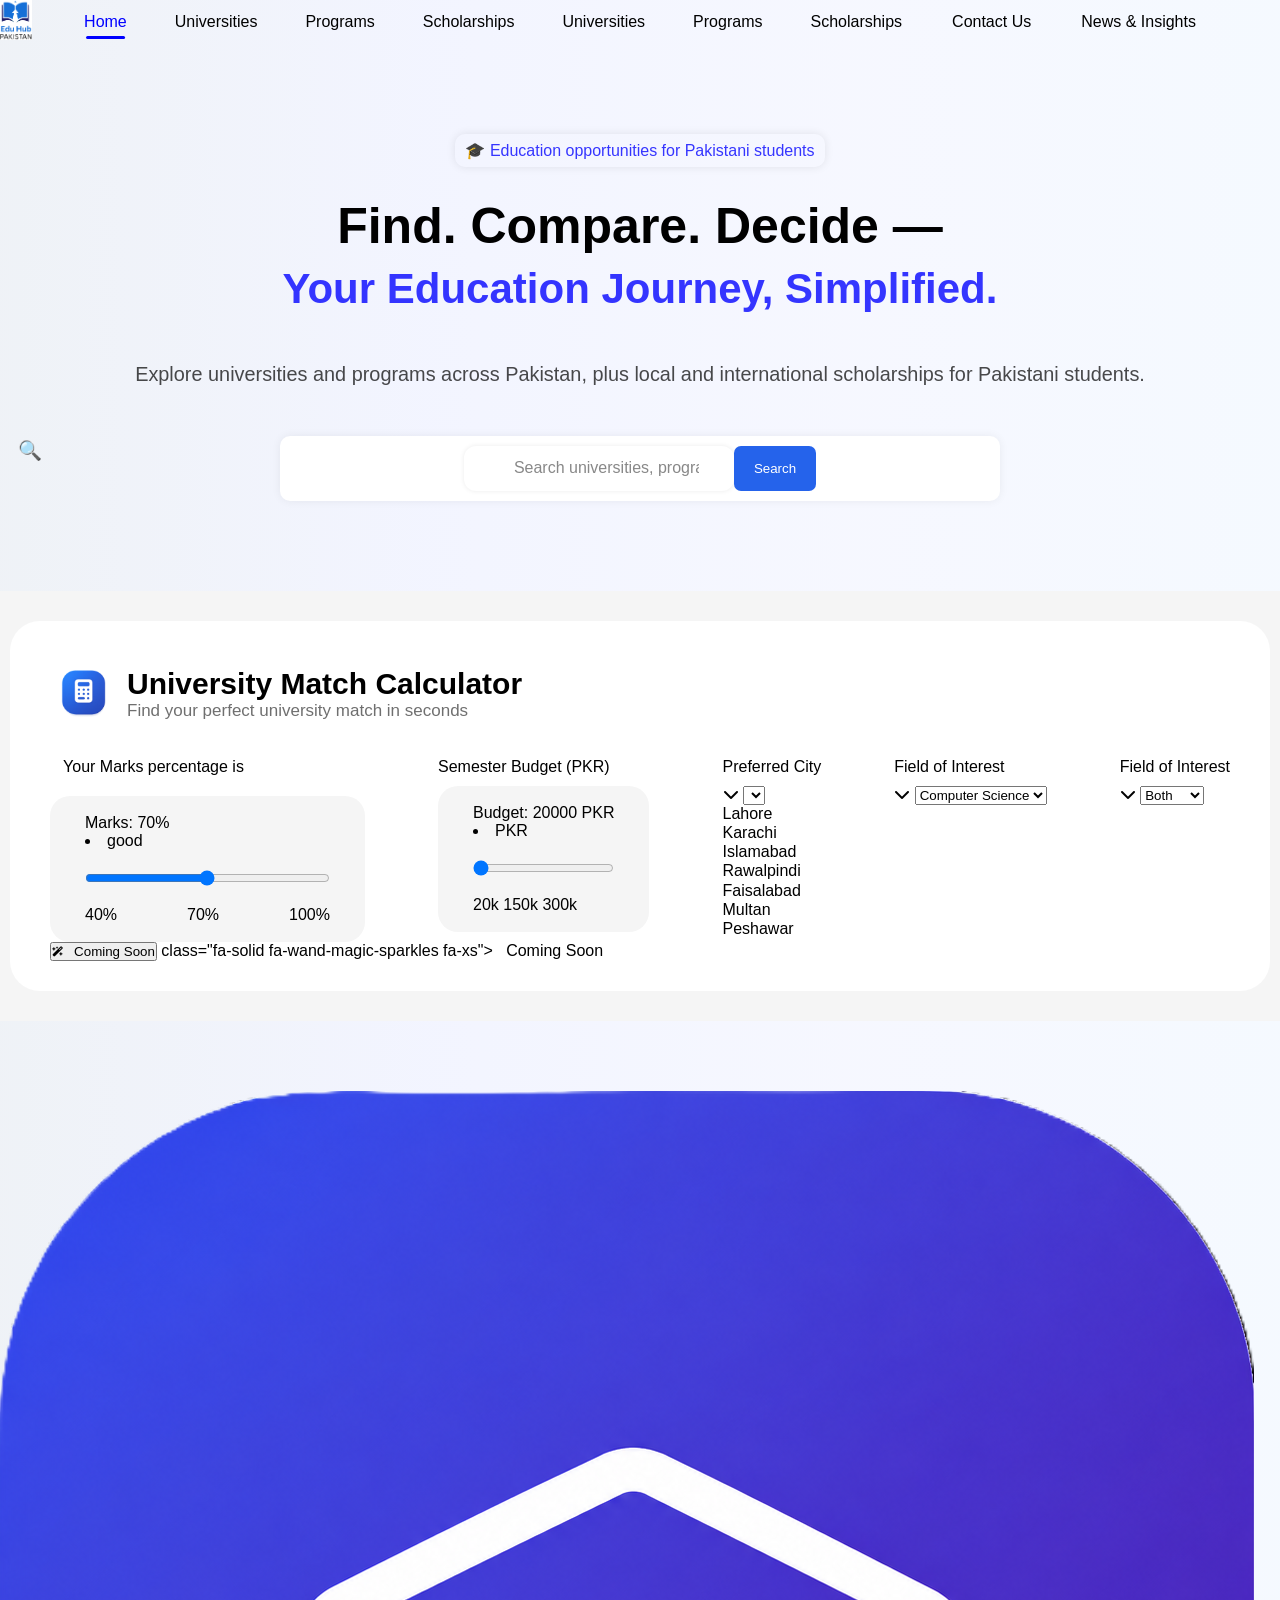
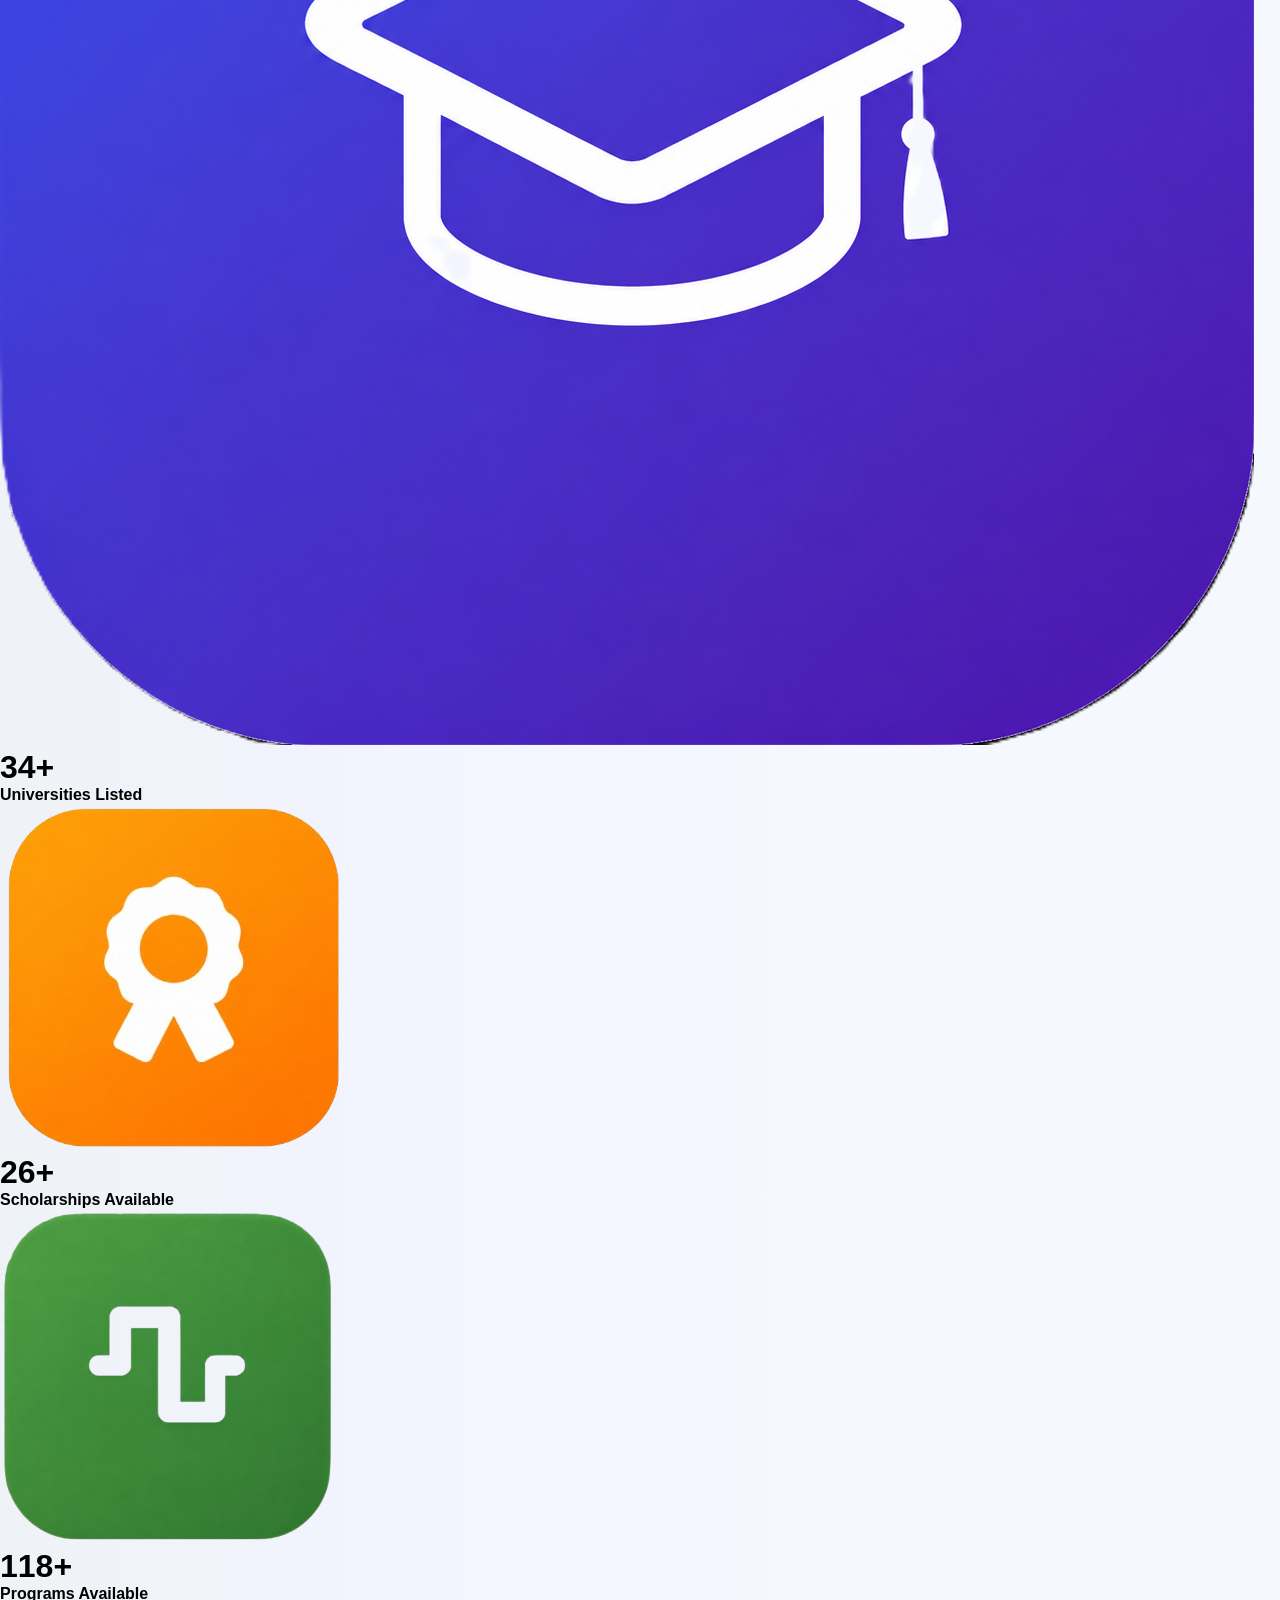
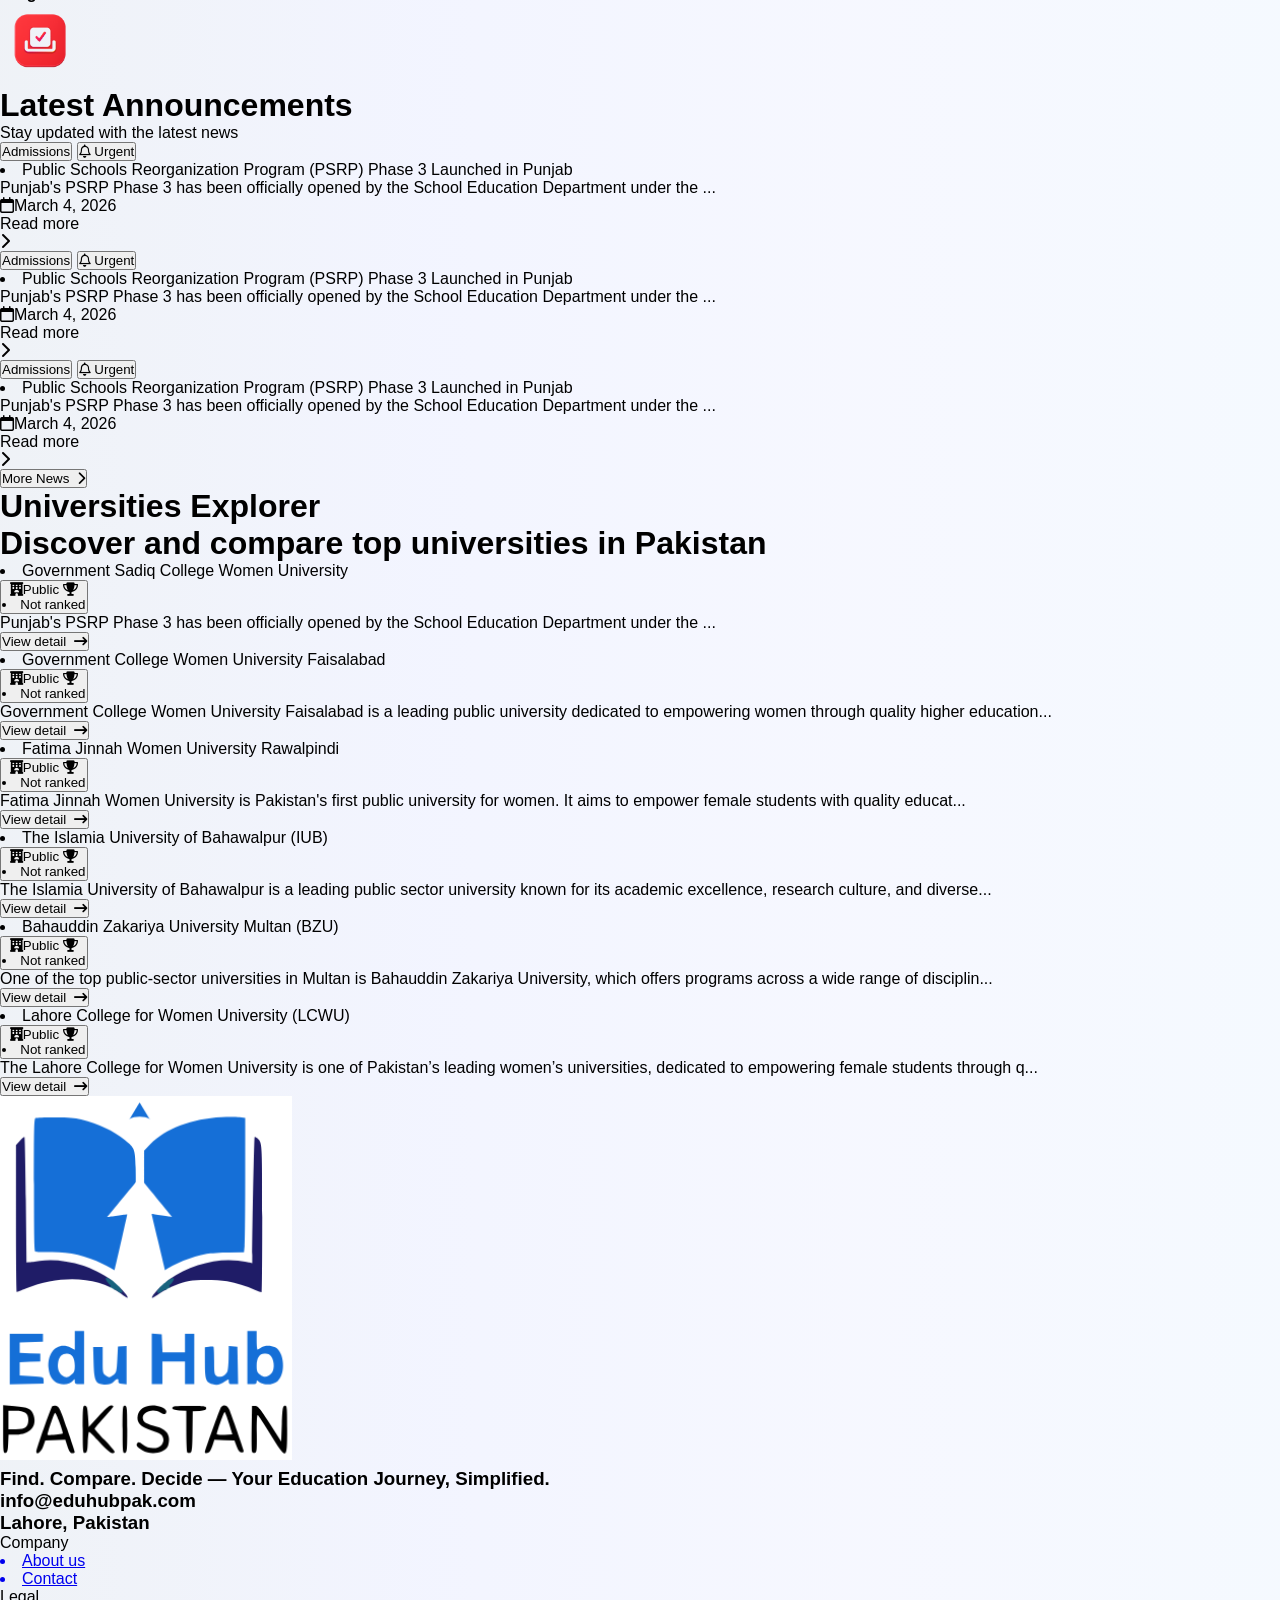
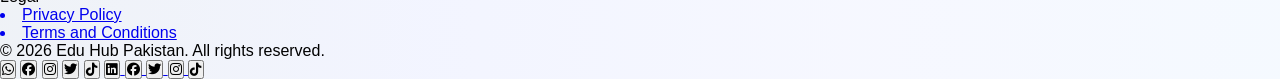
==== commit 4d105d21: "problem solving" ====
--- a/index.html
+++ b/index.html
@@ -21,11 +21,11 @@
 
             <ul class="nav-options">
                 <li id="home-name">Home</li>
-<<<<<<< HEAD
-                <a href="./university-pages/university.html"><li>Universities</li></a>
+                <a href="./university-pages/university.html">
+                    <li>Universities</li>
+                </a>
                 <li>Programs</li>
                 <li>Scholarships</li>
-=======
                 <a href="./university-pages/university.html">
                     <li>Universities</li>
                 </a>
@@ -36,7 +36,6 @@
                     <li>Scholarships</li>
                 </a>
 
->>>>>>> scholarship
                 <a href="./contact-page/contact.html" class="contact-link">Contact Us</a>
                 <li>News & Insights</li>
             </ul>
@@ -148,19 +147,16 @@
                             <h4 id="marks-asker">Preferred City</h4>
                             <div class="select-wrapper option-1">
                                 <i class="fa-solid fa-chevron-down"></i>
-<<<<<<< HEAD
                                 <select class="custom-select cus2">
-=======
-                                <select class="custom-select">
->>>>>>> scholarship
-                                    <option value="lahore" selected>Lahore</option>
-                                    <option value="karachi">Karachi</option>
-                                    <option value="islamabad">Islamabad</option>
-                                    <option value="rawalpindi">Rawalpindi</option>
-                                    <option value="faisalabad">Faisalabad</option>
-                                    <option value="multan">Multan</option>
-                                    <option value="peshawar">Peshawar</option>
-                                </select>
+                                    <select class="custom-select">
+                                        <option value="lahore" selected>Lahore</option>
+                                        <option value="karachi">Karachi</option>
+                                        <option value="islamabad">Islamabad</option>
+                                        <option value="rawalpindi">Rawalpindi</option>
+                                        <option value="faisalabad">Faisalabad</option>
+                                        <option value="multan">Multan</option>
+                                        <option value="peshawar">Peshawar</option>
+                                    </select>
                             </div>
                         </div>
 
@@ -196,12 +192,9 @@
                         </div>
                         <div class="submit-info-par">
                             <button class="custom-select" id="custom"><i
-<<<<<<< HEAD
                                     class="fa-solid fa-wand-magic-sparkles fa-xs"></i>&nbsp;&nbsp;&nbsp;Coming
                                 Soon</button>
-=======
-                                    class="fa-solid fa-wand-magic-sparkles fa-xs"></i>&nbsp;&nbsp;&nbsp;Coming Soon</button>
->>>>>>> scholarship
+                            class="fa-solid fa-wand-magic-sparkles fa-xs"></i>&nbsp;&nbsp;&nbsp;Coming Soon</button>
                         </div>
                     </div>
                 </div>
@@ -397,11 +390,7 @@
                         <li class="line-one">About us</li>
                     </a>
                     <a href="./contact-page/contact.html">
-<<<<<<< HEAD
-                    <li class="line-one">Contact</li>
-=======
                         <li class="line-one">Contact</li>
->>>>>>> scholarship
                     </a>
                 </div>
                 <div class="fourt-one">
@@ -421,13 +410,11 @@
             <div class="tw-26">
                 <p>© 2026 Edu Hub Pakistan. All rights reserved.</p>
                 <div class="social-par">
-<<<<<<< HEAD
                     <button class="whatsapp"><i class="fa-brands fa-whatsapp"></i></button>
                     <button class="facebook"><i class="fa-brands fa-facebook"></i></button>
                     <button class="instagram"><i class="fa-brands fa-instagram"></i></button>
                     <button class="twitter"><i class="fa-brands fa-twitter"></i></button>
                     <button class="tiktok"><i class="fa-brands fa-tiktok"></i></button>
-=======
                     <a href="https://www.linkedin.com/company/eduhubpak" target="_blank">
                         <button class="whatsapp"><i class="fa-brands fa-linkedin"></i></button>
                     </a>
@@ -443,7 +430,6 @@
                     <a href="https://www.tiktok.com/@eduhubpak" target="_blank">
                         <button class="tiktok"><i class="fa-brands fa-tiktok"></i></button>
                     </a>
->>>>>>> scholarship
                 </div>
             </div>
         </div>
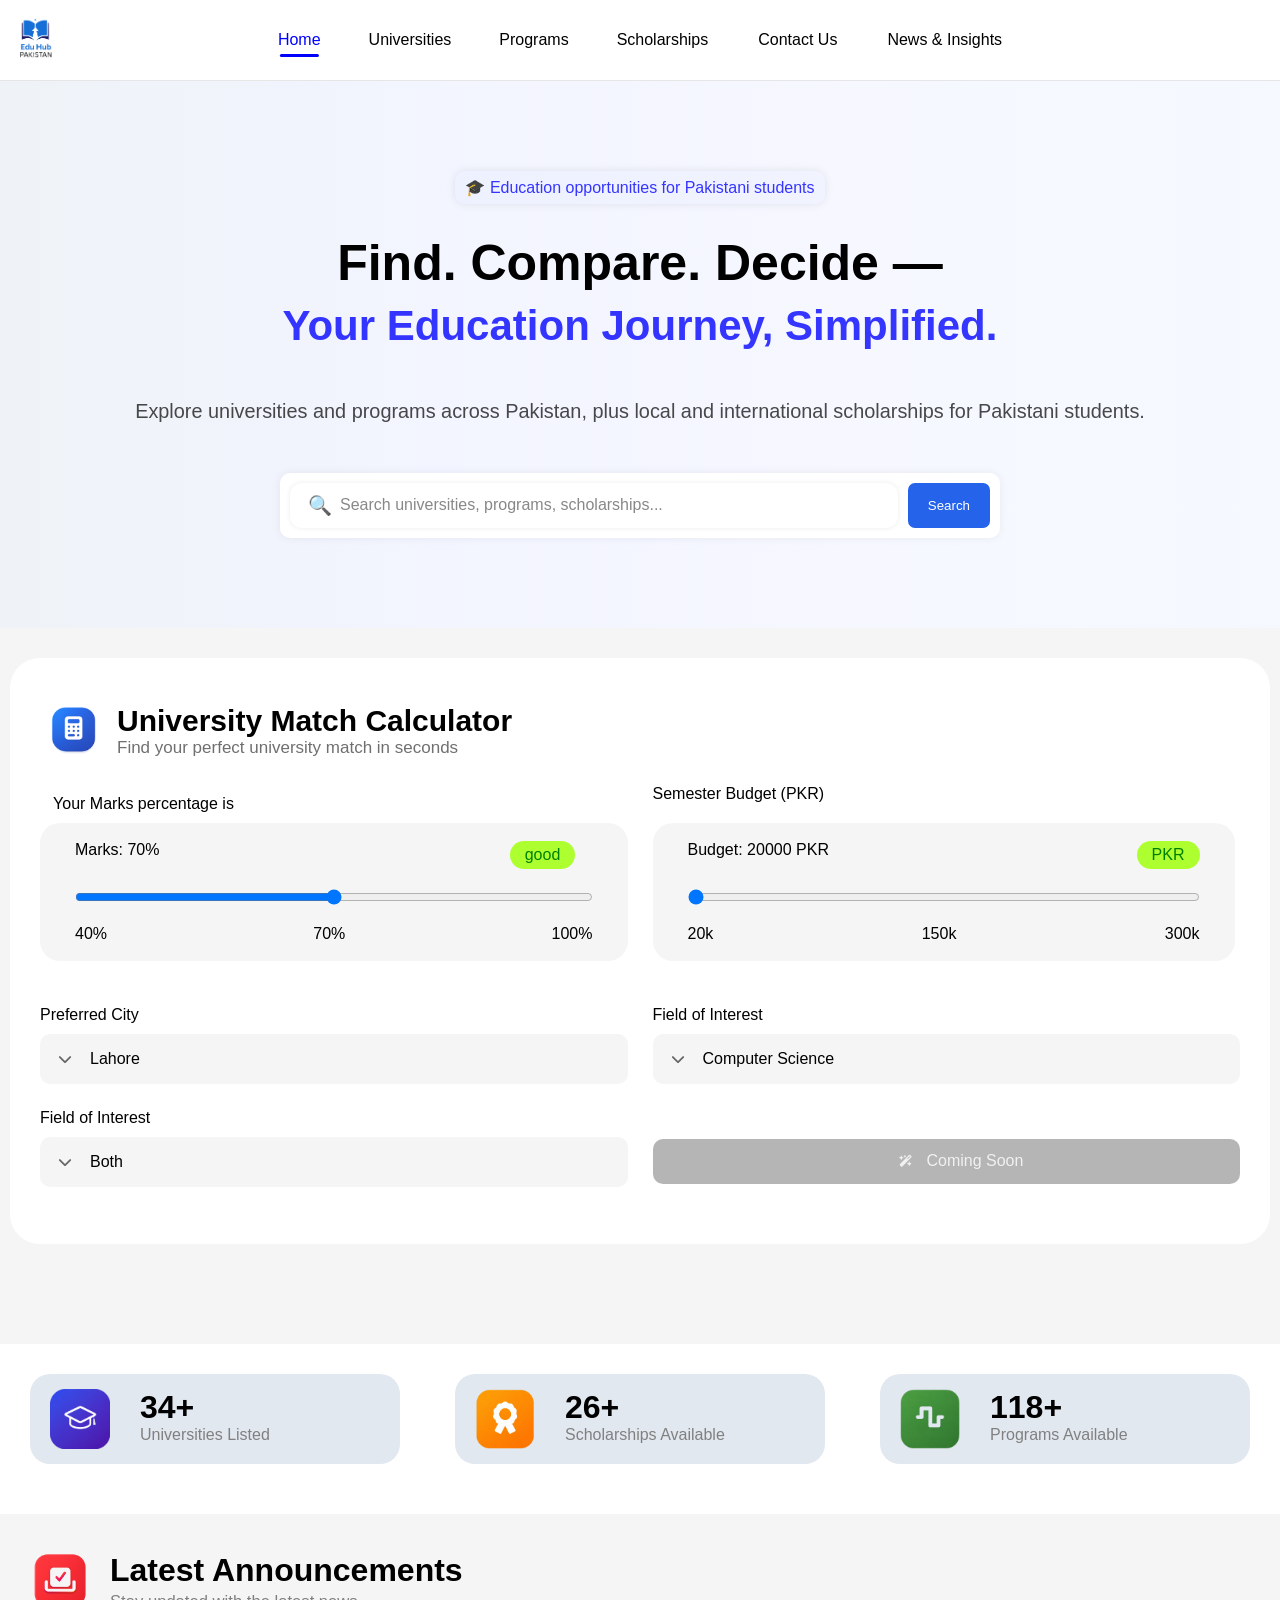
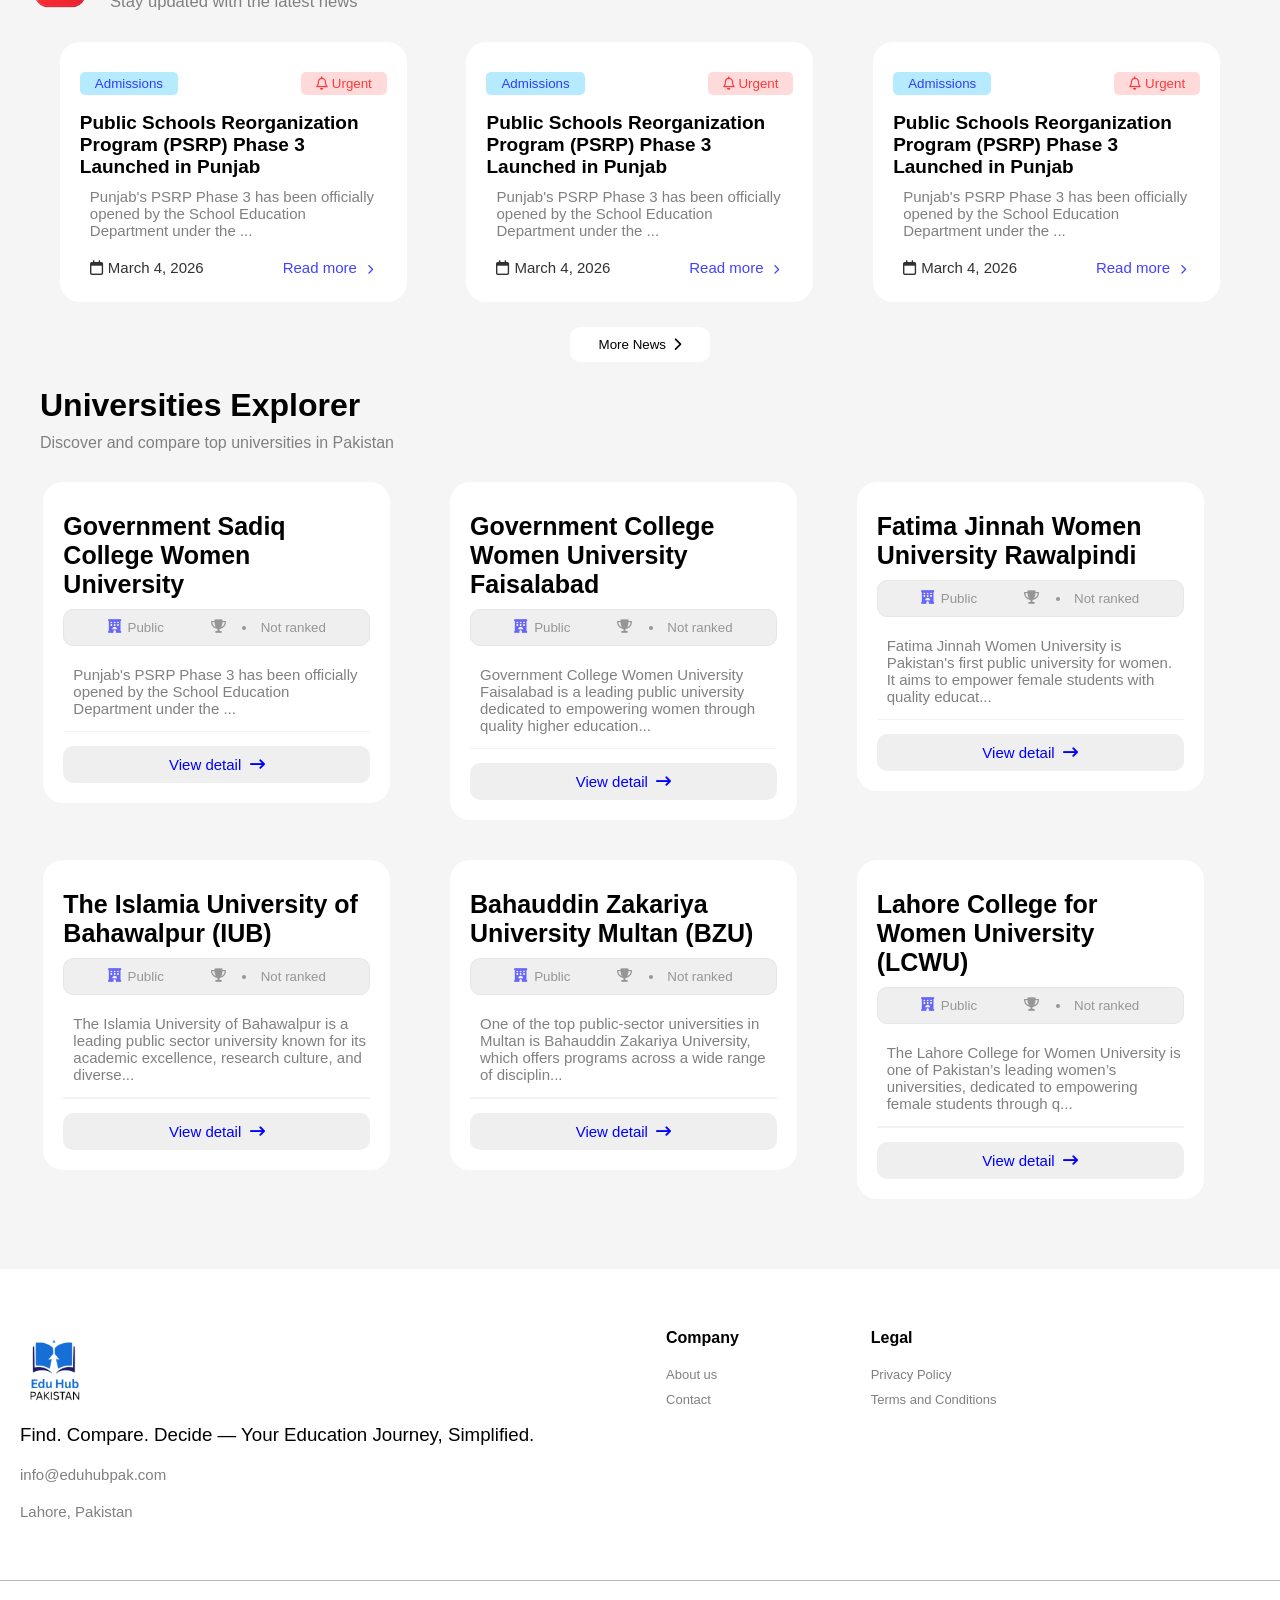
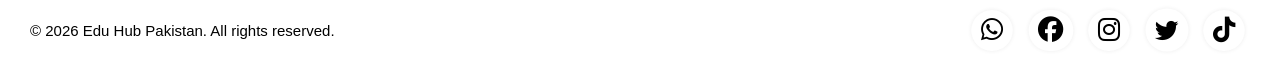
==== commit 8362ae46: "all files is now in almost fully working" ====
--- a/index.html
+++ b/index.html
@@ -21,21 +21,12 @@
 
             <ul class="nav-options">
                 <li id="home-name">Home</li>
-                <a href="./university-pages/university.html">
-                    <li>Universities</li>
-                </a>
-                <li>Programs</li>
-                <li>Scholarships</li>
-                <a href="./university-pages/university.html">
-                    <li>Universities</li>
-                </a>
-                <a href="./programs/programs.html">
-                    <li>Programs</li>
-                </a>
-                <a href="./scholarship-page/scholarship.html">
-                    <li>Scholarships</li>
-                </a>
-
+                <a href="./university-pages/university.html"><li>Universities</li></a>
+
+                <a href="./programs/programs.html"><li>Programs</li></a>
+                
+                <a href="./scholarship-page/scholarship.html"><li>Scholarships</li></a>
+                
                 <a href="./contact-page/contact.html" class="contact-link">Contact Us</a>
                 <li>News & Insights</li>
             </ul>
@@ -148,15 +139,14 @@
                             <div class="select-wrapper option-1">
                                 <i class="fa-solid fa-chevron-down"></i>
                                 <select class="custom-select cus2">
-                                    <select class="custom-select">
-                                        <option value="lahore" selected>Lahore</option>
-                                        <option value="karachi">Karachi</option>
-                                        <option value="islamabad">Islamabad</option>
-                                        <option value="rawalpindi">Rawalpindi</option>
-                                        <option value="faisalabad">Faisalabad</option>
-                                        <option value="multan">Multan</option>
-                                        <option value="peshawar">Peshawar</option>
-                                    </select>
+                                    <option value="lahore" selected>Lahore</option>
+                                    <option value="karachi">Karachi</option>
+                                    <option value="islamabad">Islamabad</option>
+                                    <option value="rawalpindi">Rawalpindi</option>
+                                    <option value="faisalabad">Faisalabad</option>
+                                    <option value="multan">Multan</option>
+                                    <option value="peshawar">Peshawar</option>
+                                </select>
                             </div>
                         </div>
 
@@ -194,7 +184,6 @@
                             <button class="custom-select" id="custom"><i
                                     class="fa-solid fa-wand-magic-sparkles fa-xs"></i>&nbsp;&nbsp;&nbsp;Coming
                                 Soon</button>
-                            class="fa-solid fa-wand-magic-sparkles fa-xs"></i>&nbsp;&nbsp;&nbsp;Coming Soon</button>
                         </div>
                     </div>
                 </div>
@@ -390,7 +379,7 @@
                         <li class="line-one">About us</li>
                     </a>
                     <a href="./contact-page/contact.html">
-                        <li class="line-one">Contact</li>
+                    <li class="line-one">Contact</li>
                     </a>
                 </div>
                 <div class="fourt-one">
@@ -415,21 +404,6 @@
                     <button class="instagram"><i class="fa-brands fa-instagram"></i></button>
                     <button class="twitter"><i class="fa-brands fa-twitter"></i></button>
                     <button class="tiktok"><i class="fa-brands fa-tiktok"></i></button>
-                    <a href="https://www.linkedin.com/company/eduhubpak" target="_blank">
-                        <button class="whatsapp"><i class="fa-brands fa-linkedin"></i></button>
-                    </a>
-                    <a href="https://www.facebook.com/eduhubpak" target="_blank">
-                        <button class="facebook"><i class="fa-brands fa-facebook"></i></button>
-                    </a>
-                    <a href="https://x.com/@eduhubpak" target="_blank">
-                        <button class="twitter"><i class="fa-brands fa-twitter"></i></button>
-                    </a>
-                    <a href="https://www.instagram.com/eduhubpak" target="_blank">
-                        <button class="instagram"><i class="fa-brands fa-instagram"></i></button>
-                    </a>
-                    <a href="https://www.tiktok.com/@eduhubpak" target="_blank">
-                        <button class="tiktok"><i class="fa-brands fa-tiktok"></i></button>
-                    </a>
                 </div>
             </div>
         </div>
--- a/main-sheets/style.css
+++ b/main-sheets/style.css
@@ -13,10 +13,7 @@
     /* background: #e2e8f0; */
     background: linear-gradient(to left, #edf5ff8e, #bac5ff21, #a2b1ff22, #e2e8f08e);
 }
-<<<<<<< HEAD
-=======
-
->>>>>>> scholarship
+
 header {
     padding: 18px 40px;
     background: #fff;
@@ -142,8 +139,7 @@
     }
 }
 
-<<<<<<< HEAD
-=======
+
 @media(max-width:660px) {
     .tw-26 {
         flex-direction: column;
@@ -154,7 +150,6 @@
     }
 }
 
->>>>>>> scholarship
 @media(max-width:845px) {
     .two-par-child {
         flex-direction: row;
@@ -186,11 +181,8 @@
 
 /* main code of all elements */
 .tag {
-<<<<<<< HEAD
     background-color: rgba(59, 98, 255, 0.105);
-=======
     background-color: rgba(59, 98, 255, 0.023);
->>>>>>> scholarship
     display: inline-flex;
     padding: 7px 10px;
     border-radius: 10px;
@@ -199,10 +191,7 @@
     color: rgb(53, 53, 255);
     box-shadow: 0px 0px 10px 0px rgba(0, 0, 0, 0.089);
 }
-<<<<<<< HEAD
-=======
-
->>>>>>> scholarship
+
 .tag:hover {
     background-color: rgba(59, 98, 255, 0.16);
 }
@@ -213,10 +202,7 @@
     justify-content: center;
     margin-bottom: 30px;
 }
-<<<<<<< HEAD
-=======
-
->>>>>>> scholarship
+
 .main-one {
     display: flex;
     flex-direction: column;
@@ -251,10 +237,6 @@
     margin-top: 30px;
     margin-bottom: 30px;
     padding: 20px;
-<<<<<<< HEAD
-    /* background-color: red; */
-=======
->>>>>>> scholarship
 }
 
 .dics1 {
@@ -293,10 +275,7 @@
     white-space: nowrap;
     cursor: pointer;
 }
-<<<<<<< HEAD
-=======
-
->>>>>>> scholarship
+
 .search-box {
     position: relative;
     width: 100%;
@@ -329,10 +308,6 @@
 #Uni-search::placeholder {
     color: #888;
 }
-<<<<<<< HEAD
-=======
-
->>>>>>> scholarship
 .search-box {
     flex: 2;
     position: relative;
@@ -453,11 +428,8 @@
 .two-container {
     border-radius: 30px;
     background: white;
-<<<<<<< HEAD
     width: 100%;
-=======
     width: 90vw;
->>>>>>> scholarship
     max-width: 1200px;
     margin: auto;
     padding: 30px;
@@ -550,10 +522,6 @@
 }
 
 .slider2-par {
-<<<<<<< HEAD
-=======
-    width: 600px;
->>>>>>> scholarship
     margin-top: 10px;
     background: #f5f5f5;
     display: inline-flex;
@@ -562,14 +530,10 @@
     padding: 18px 35px;
     border-radius: 20px;
 }
-<<<<<<< HEAD
-
-.marks2-view {
-=======
+
 .marks2-view {
     max-width: 100%;
     width: 500px;
->>>>>>> scholarship
     list-style: none;
     display: flex;
     justify-content: space-between;
@@ -640,12 +604,9 @@
 }
 
 .custom-select {
-<<<<<<< HEAD
     width: 360px;
-=======
     width: 580px;
     max-width: 100%;
->>>>>>> scholarship
     height: 50px;
     padding: 0 20px 0 50px;
 
@@ -696,13 +657,10 @@
     padding: 18px 20px;
 }
 
-<<<<<<< HEAD
 .custom-select {
     width: 100%;
 }
-=======
-
->>>>>>> scholarship
+
 
 .slider-par {
     display: flex;
@@ -820,14 +778,12 @@
     }
 
 }
-<<<<<<< HEAD
 
 .marks2-view {
     width: 40vw;
 }
 
-=======
->>>>>>> scholarship
+
 .main-three {
     background-color: white;
     padding: 10px;
@@ -883,14 +839,11 @@
     .three-one {
         width: 100%;
     }
-<<<<<<< HEAD
-
-=======
+
     .custom-select{
         width: 100%;
         max-width: 100;
     }
->>>>>>> scholarship
     .four-one {
         width: 100rem;
         margin: 0px;
@@ -920,14 +873,12 @@
 .four-title p {
     color: gray;
     margin-top: 3px;
-<<<<<<< HEAD
 }
 
 .four-container {
     /* background-color: red; */
     display: flex;
     justify-content: space-between;
-=======
     font-size: 1.1rem;
 }
 .four-title h1{
@@ -936,7 +887,6 @@
 .four-container {
     display: flex;
     justify-content: space-around;
->>>>>>> scholarship
     padding: 10px 30px;
 }
 
@@ -1066,10 +1016,7 @@
 .tit1 {
     display: flex;
     align-items: center;
-<<<<<<< HEAD
-=======
     flex-wrap: wrap;
->>>>>>> scholarship
 }
 
 .tit1>div {
@@ -1102,30 +1049,16 @@
     list-style: disc;
     color: rgba(117, 117, 117, 0.728);
     background-color: rgba(220, 220, 220, 0.445);
-<<<<<<< HEAD
-}
-
-.Public-btn li {
-    margin-left: 15px;
+    justify-content: space-around;
 }
 
 .Public-btn .fa-hotel {
-    margin-right: 7px;
-=======
-    justify-content: space-around;
-}
-
-.Public-btn .fa-hotel {
->>>>>>> scholarship
     color: rgba(17, 17, 255, 0.621);
 }
 
 .trophy-1 {
-<<<<<<< HEAD
     margin-left: 40px;
     margin-right: 10px;
-=======
->>>>>>> scholarship
     color: rgba(117, 117, 117, 0.728);
 }
 
@@ -1162,11 +1095,8 @@
 .cards-two-par {
     display: flex;
     flex-wrap: wrap;
-<<<<<<< HEAD
     justify-content: space-between;
-=======
     justify-content: space-around;
->>>>>>> scholarship
     padding: 30px;
 }
 
@@ -1334,8 +1264,6 @@
 
 .contact-link {
     white-space: nowrap;
-<<<<<<< HEAD
-=======
 }
 
 .social-par i {
@@ -1585,5 +1513,4 @@
     .tit1 > div > *{
         text-align: center;
     }
->>>>>>> scholarship
 }
